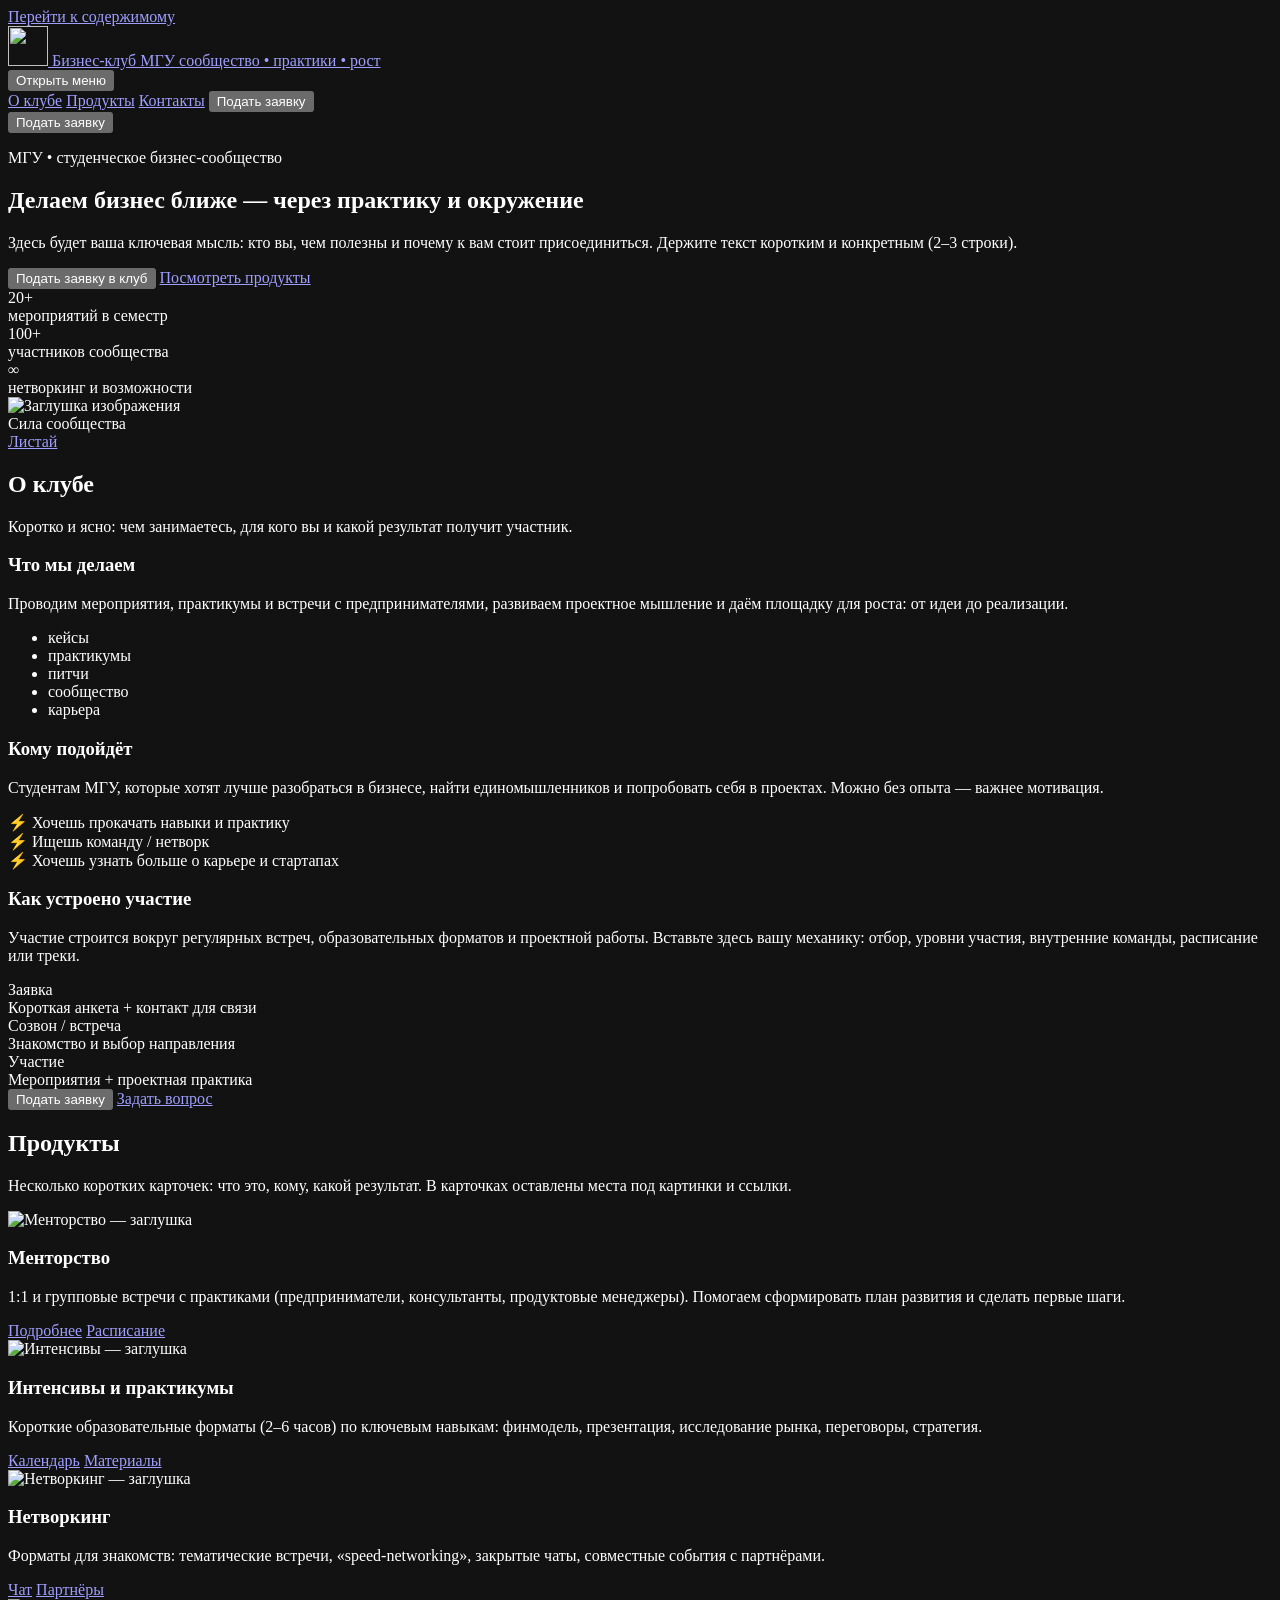
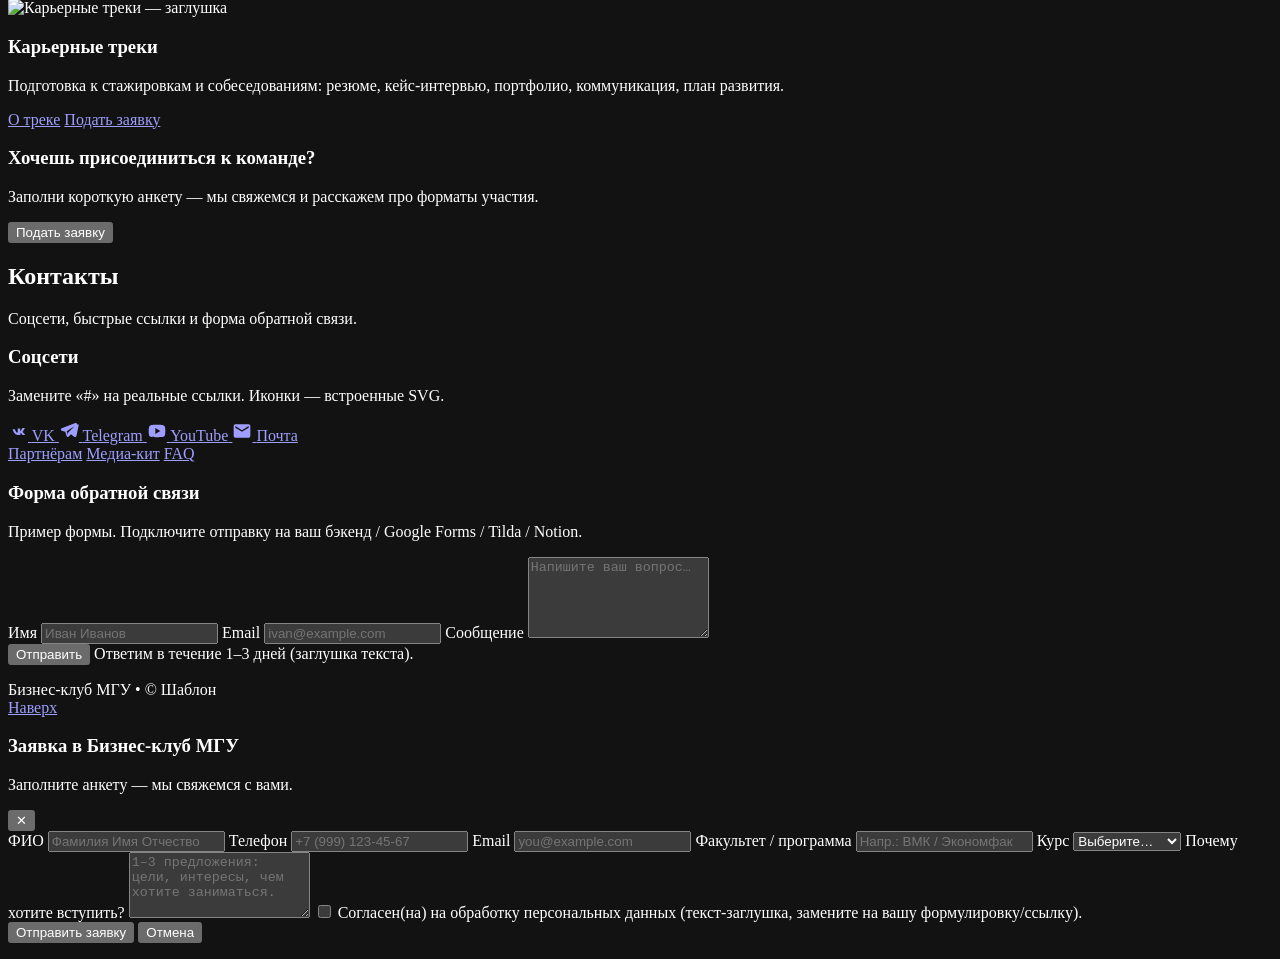
==== index.html @ 5b2afa93 "First version, will be updated soon" ====
<!doctype html>
<html lang="ru">
<head>
  <meta charset="utf-8" />
  <meta name="viewport" content="width=device-width, initial-scale=1" />
  <meta name="color-scheme" content="dark" />
  <title>Бизнес-клуб МГУ — лендинг (шаблон)</title>
  <meta name="description" content="Шаблон вертикального лендинга для Бизнес-клуба МГУ: о клубе, продукты, соцсети и формы заявок." />

  <!--
    (Опционально) Подключите шрифт, если нужен.
    Можно раскомментировать Google Fonts и заменить на корпоративный.
    <link rel="preconnect" href="https://fonts.googleapis.com" />
    <link rel="preconnect" href="https://fonts.gstatic.com" crossorigin />
    <link href="https://fonts.googleapis.com/css2?family=Inter:wght@400;500;600;700;800&display=swap" rel="stylesheet" />
  -->

  <link rel="icon" href="assets/logo.svg" type="image/svg+xml" />
  <link rel="stylesheet" href="css/styles.css" />
</head>

<body>
  <a class="skip-link" href="#main">Перейти к содержимому</a>

  <!-- =========================
       Fixed top navigation
       ========================= -->
  <header class="topbar" role="banner">
    <div class="container topbar__inner">
      <a class="brand" href="#hero" aria-label="На главную">
        <!-- ЛОГО: замените assets/logo.svg на ваш логотип.
             Формат: SVG/PNG. Рекомендуемый размер: 256×256 (квадрат). -->
        <span class="brand__logo" aria-hidden="true">
          <img src="assets/logo.svg" alt="" width="40" height="40" />
        </span>
        <span class="brand__text">
          <span class="brand__name">Бизнес-клуб МГУ</span>
          <span class="brand__tag">сообщество • практики • рост</span>
        </span>
      </a>

      <nav class="nav" aria-label="Основная навигация">
        <button class="nav__toggle" type="button" aria-expanded="false" aria-controls="navPanel">
          <span class="nav__toggleLines" aria-hidden="true"></span>
          <span class="sr-only">Открыть меню</span>
        </button>

        <div class="nav__panel" id="navPanel">
          <a class="nav__link" href="#about">О клубе</a>
          <a class="nav__link" href="#products">Продукты</a>
          <a class="nav__link" href="#contacts">Контакты</a>
        
          <button class="btn btn--primary js-open-apply nav__cta" type="button">
            Подать заявку
            <span class="btn__glow" aria-hidden="true"></span>
          </button>
</div>
      </nav>

      <div class="topbar__cta">
        <button class="btn btn--primary js-open-apply" type="button">
          Подать заявку
          <span class="btn__glow" aria-hidden="true"></span>
        </button>
      </div>
    </div>
  </header>

  <main id="main" class="main" role="main">
    <!-- =========================
         Hero / cover
         ========================= -->
    <section class="hero" id="hero" aria-label="Заставка">
      <!-- ФОН: замените assets/hero-bg.svg на изображение/видео.
           Если используете картинку: WebP/JPG/PNG.
           Рекомендуемое соотношение сторон: 16:9 или 21:9.
           Рекомендуемый размер: от 1600px по ширине. -->
      <div class="hero__bg" aria-hidden="true"></div>

      <div class="container hero__inner">
        <div class="hero__content">
          <p class="kicker">МГУ • студенческое бизнес-сообщество</p>
          <h1 class="hero__title">
            Делаем бизнес ближе —
            <span class="hero__titleAccent">через практику</span>
            и окружение
          </h1>
          <p class="hero__lead">
            Здесь будет ваша ключевая мысль: кто вы, чем полезны и почему к вам стоит присоединиться.
            Держите текст коротким и конкретным (2–3 строки).
          </p>

          <div class="hero__actions">
            <button class="btn btn--primary js-open-apply" type="button">
              Подать заявку в клуб
              <span class="btn__glow" aria-hidden="true"></span>
            </button>
            <a class="btn btn--ghost" href="#products">
              Посмотреть продукты
            </a>
          </div>

          <div class="hero__stats" role="list" aria-label="Короткие факты">
            <div class="stat" role="listitem">
              <div class="stat__value">20+</div>
              <div class="stat__label">мероприятий в&nbsp;семестр</div>
            </div>
            <div class="stat" role="listitem">
              <div class="stat__value">100+</div>
              <div class="stat__label">участников сообщества</div>
            </div>
            <div class="stat" role="listitem">
              <div class="stat__value">∞</div>
              <div class="stat__label">нетворкинг и&nbsp;возможности</div>
            </div>
          </div>
        </div>

        <div class="hero__visual" aria-label="Место для изображения">
          <!-- ВИЗУАЛ: замените картинку ниже на реальную (или удалите блок).
               Формат: WebP/JPG/PNG, соотношение сторон ~ 4:5, размер от 900px по высоте. -->
          <div class="visualCard">
            <div class="visualCard__inner">
              <img class="visualCard__img" src="assets/product-networking.svg" alt="Заглушка изображения" />
              <div class="visualCard__badge">
                <span class="dot" aria-hidden="true"></span>
                <span>Сила сообщества</span>
              </div>
            </div>
          </div>
        </div>
      </div>

      <a class="scrollHint" href="#about" aria-label="Прокрутить вниз">
        <span class="scrollHint__mouse" aria-hidden="true"></span>
        <span class="scrollHint__text">Листай</span>
      </a>
    </section>

    <!-- =========================
         About block (right after hero)
         ========================= -->
    <section class="section" id="about" aria-label="О клубе">
      <div class="container">
        <header class="section__header">
          <h2 class="section__title">О клубе</h2>
          <p class="section__subtitle">
            Коротко и ясно: чем занимаетесь, для кого вы и какой результат получит участник.
          </p>
        </header>

        <div class="aboutGrid">
          <article class="glassCard aboutCard">
            <h3 class="cardTitle">Что мы делаем</h3>
            <p class="cardText">
              Проводим мероприятия, практикумы и встречи с предпринимателями, развиваем проектное мышление и даём площадку
              для роста: от идеи до реализации.
            </p>
            <ul class="chipList" aria-label="Направления">
              <li class="chip">кейсы</li>
              <li class="chip">практикумы</li>
              <li class="chip">питчи</li>
              <li class="chip">сообщество</li>
              <li class="chip">карьера</li>
            </ul>
          </article>

          <article class="glassCard aboutCard">
            <h3 class="cardTitle">Кому подойдёт</h3>
            <p class="cardText">
              Студентам МГУ, которые хотят лучше разобраться в бизнесе, найти единомышленников и попробовать себя в проектах.
              Можно без опыта — важнее мотивация.
            </p>

            <div class="checkList" aria-label="Кому подходит">
              <div class="checkItem">
                <span class="checkItem__icon" aria-hidden="true">⚡</span>
                <span>Хочешь прокачать навыки и практику</span>
              </div>
              <div class="checkItem">
                <span class="checkItem__icon" aria-hidden="true">⚡</span>
                <span>Ищешь команду / нетворк</span>
              </div>
              <div class="checkItem">
                <span class="checkItem__icon" aria-hidden="true">⚡</span>
                <span>Хочешь узнать больше о карьере и стартапах</span>
              </div>
            </div>
          </article>

          <article class="glassCard aboutCard aboutCard--wide">
            <h3 class="cardTitle">Как устроено участие</h3>
            <p class="cardText">
              Участие строится вокруг регулярных встреч, образовательных форматов и проектной работы. Вставьте здесь вашу
              механику: отбор, уровни участия, внутренние команды, расписание или треки.
            </p>

            <div class="timeline" aria-label="Примерный путь">
              <div class="timeline__item">
                <div class="timeline__dot" aria-hidden="true"></div>
                <div>
                  <div class="timeline__title">Заявка</div>
                  <div class="timeline__text">Короткая анкета + контакт для связи</div>
                </div>
              </div>
              <div class="timeline__item">
                <div class="timeline__dot" aria-hidden="true"></div>
                <div>
                  <div class="timeline__title">Созвон / встреча</div>
                  <div class="timeline__text">Знакомство и выбор направления</div>
                </div>
              </div>
              <div class="timeline__item">
                <div class="timeline__dot" aria-hidden="true"></div>
                <div>
                  <div class="timeline__title">Участие</div>
                  <div class="timeline__text">Мероприятия + проектная практика</div>
                </div>
              </div>
            </div>

            <div class="aboutCard__actions">
              <button class="btn btn--primary js-open-apply" type="button">
                Подать заявку
                <span class="btn__glow" aria-hidden="true"></span>
              </button>
              <a class="btn btn--ghost" href="#contacts">Задать вопрос</a>
            </div>
          </article>
        </div>
      </div>
    </section>

    <!-- =========================
         Products block
         ========================= -->
    <section class="section" id="products" aria-label="Продукты и направления">
      <div class="container">
        <header class="section__header">
          <h2 class="section__title">Продукты</h2>
          <p class="section__subtitle">
            Несколько коротких карточек: что это, кому, какой результат. В карточках оставлены места под картинки и ссылки.
          </p>
        </header>

        <div class="productGrid">
          <article class="glassCard productCard">
            <div class="productCard__media">
              <!-- КАРТИНКА: 4:3, от 1200×900. -->
              <img src="assets/product-mentorship.svg" alt="Менторство — заглушка" loading="lazy" />
            </div>
            <div class="productCard__body">
              <h3 class="cardTitle">Менторство</h3>
              <p class="cardText">
                1:1 и групповые встречи с практиками (предприниматели, консультанты, продуктовые менеджеры). Помогаем
                сформировать план развития и сделать первые шаги.
              </p>
              <div class="linkRow">
                <a class="link" href="#" aria-label="Подробнее о менторстве (заглушка ссылки)">Подробнее</a>
                <a class="link" href="#" aria-label="Расписание менторства (заглушка ссылки)">Расписание</a>
              </div>
            </div>
          </article>

          <article class="glassCard productCard">
            <div class="productCard__media">
              <img src="assets/product-intensives.svg" alt="Интенсивы — заглушка" loading="lazy" />
            </div>
            <div class="productCard__body">
              <h3 class="cardTitle">Интенсивы и практикумы</h3>
              <p class="cardText">
                Короткие образовательные форматы (2–6 часов) по ключевым навыкам: финмодель, презентация, исследование рынка,
                переговоры, стратегия.
              </p>
              <div class="linkRow">
                <a class="link" href="#" aria-label="Календарь интенсивов (заглушка ссылки)">Календарь</a>
                <a class="link" href="#" aria-label="Материалы (заглушка ссылки)">Материалы</a>
              </div>
            </div>
          </article>

          <article class="glassCard productCard">
            <div class="productCard__media">
              <img src="assets/product-networking.svg" alt="Нетворкинг — заглушка" loading="lazy" />
            </div>
            <div class="productCard__body">
              <h3 class="cardTitle">Нетворкинг</h3>
              <p class="cardText">
                Форматы для знакомств: тематические встречи, «speed-networking», закрытые чаты, совместные события с партнёрами.
              </p>
              <div class="linkRow">
                <a class="link" href="#" aria-label="Ссылка на чат (заглушка ссылки)">Чат</a>
                <a class="link" href="#" aria-label="Партнёры (заглушка ссылки)">Партнёры</a>
              </div>
            </div>
          </article>

          <article class="glassCard productCard">
            <div class="productCard__media">
              <img src="assets/product-career.svg" alt="Карьерные треки — заглушка" loading="lazy" />
            </div>
            <div class="productCard__body">
              <h3 class="cardTitle">Карьерные треки</h3>
              <p class="cardText">
                Подготовка к стажировкам и собеседованиям: резюме, кейс-интервью, портфолио, коммуникация, план развития.
              </p>
              <div class="linkRow">
                <a class="link" href="#" aria-label="О карьерных треках (заглушка ссылки)">О треке</a>
                <a class="link" href="#" aria-label="Подать заявку (заглушка ссылки)">Подать заявку</a>
              </div>
            </div>
          </article>
        </div>

        <div class="ctaBanner">
          <div class="ctaBanner__content">
            <h3 class="ctaBanner__title">Хочешь присоединиться к команде?</h3>
            <p class="ctaBanner__text">Заполни короткую анкету — мы свяжемся и расскажем про форматы участия.</p>
          </div>
          <button class="btn btn--primary js-open-apply" type="button">
            Подать заявку
            <span class="btn__glow" aria-hidden="true"></span>
          </button>
        </div>
      </div>
    </section>

    <!-- =========================
         Contacts + socials + feedback form
         ========================= -->
    <section class="section section--last" id="contacts" aria-label="Контакты">
      <div class="container">
        <header class="section__header">
          <h2 class="section__title">Контакты</h2>
          <p class="section__subtitle">Соцсети, быстрые ссылки и форма обратной связи.</p>
        </header>

        <div class="contactsGrid">
          <div class="glassCard contactsCard">
            <h3 class="cardTitle">Соцсети</h3>
            <p class="cardText">Замените «#» на реальные ссылки. Иконки — встроенные SVG.</p>

            <div class="socials" role="list" aria-label="Социальные сети">
              <a class="social" role="listitem" href="#" aria-label="VK (заглушка)">
                <span class="social__icon" aria-hidden="true">
                  <svg viewBox="0 0 24 24" width="20" height="20"><path fill="currentColor" d="M12.6 16.8c-3.6 0-5.7-2.4-6.9-6.3-.1-.4.1-.6.5-.6h1.7c.3 0 .5.2.6.5.6 1.9 1.6 3.6 2.6 3.6.4 0 .6-.2.6-.8V9.6c0-.4.2-.6.6-.6h1.8c.3 0 .6.2.6.6v2.4c0 .4.2.5.4.2.8-1.1 1.4-2.2 2-3.4.1-.3.3-.4.6-.4h1.8c.5 0 .7.3.5.7-.8 1.5-1.7 2.8-2.6 4 .5.6 1.6 1.5 2.8 3 .3.4.2.8-.3.8h-2c-.2 0-.4-.1-.5-.2-.8-1-1.5-1.8-2-2.3-.3-.3-.5-.2-.5.2v1.7c0 .4-.2.6-.6.6h-1.2z"/></svg>
                </span>
                <span class="social__text">VK</span>
              </a>

              <a class="social" role="listitem" href="#" aria-label="Telegram (заглушка)">
                <span class="social__icon" aria-hidden="true">
                  <svg viewBox="0 0 24 24" width="20" height="20"><path fill="currentColor" d="M21.7 4.3c.3-1.3-1-2.3-2.1-1.9L3.3 8.8c-1.4.5-1.4 2.4 0 2.8l4.2 1.3 1.6 5.2c.4 1.2 1.9 1.5 2.7.6l2.4-2.8 4.1 3c1 .8 2.5.2 2.7-1.1l2.8-13.5zM9.1 12.4l9.6-6.1-7.7 7.5-.3 3.1-1.3-4.5-2.3-.7z"/></svg>
                </span>
                <span class="social__text">Telegram</span>
              </a>

              <a class="social" role="listitem" href="#" aria-label="YouTube (заглушка)">
                <span class="social__icon" aria-hidden="true">
                  <svg viewBox="0 0 24 24" width="20" height="20"><path fill="currentColor" d="M21.6 7.2a3 3 0 0 0-2.1-2.1C17.7 4.6 12 4.6 12 4.6s-5.7 0-7.5.5A3 3 0 0 0 2.4 7.2 31.8 31.8 0 0 0 2 12a31.8 31.8 0 0 0 .4 4.8 3 3 0 0 0 2.1 2.1c1.8.5 7.5.5 7.5.5s5.7 0 7.5-.5a3 3 0 0 0 2.1-2.1A31.8 31.8 0 0 0 22 12a31.8 31.8 0 0 0-.4-4.8ZM10 15.5v-7l6 3.5-6 3.5Z"/></svg>
                </span>
                <span class="social__text">YouTube</span>
              </a>

              <a class="social" role="listitem" href="#" aria-label="Email (заглушка)">
                <span class="social__icon" aria-hidden="true">
                  <svg viewBox="0 0 24 24" width="20" height="20"><path fill="currentColor" d="M20 4H4a2 2 0 0 0-2 2v12a2 2 0 0 0 2 2h16a2 2 0 0 0 2-2V6a2 2 0 0 0-2-2Zm0 4-8 5L4 8V6l8 5 8-5v2Z"/></svg>
                </span>
                <span class="social__text">Почта</span>
              </a>
            </div>

            <div class="miniLinks">
              <a class="link" href="#" aria-label="Партнёрам (заглушка ссылки)">Партнёрам</a>
              <a class="link" href="#" aria-label="Медиа-кит (заглушка ссылки)">Медиа‑кит</a>
              <a class="link" href="#" aria-label="Вопросы и ответы (заглушка ссылки)">FAQ</a>
            </div>
          </div>

          <div class="glassCard contactsCard">
            <h3 class="cardTitle">Форма обратной связи</h3>
            <p class="cardText">Пример формы. Подключите отправку на ваш бэкенд / Google Forms / Tilda / Notion.</p>

            <form class="form" id="feedbackForm" novalidate>
              <label class="field">
                <span class="field__label">Имя</span>
                <input class="field__input" name="name" type="text" placeholder="Иван Иванов" autocomplete="name" required />
              </label>

              <label class="field">
                <span class="field__label">Email</span>
                <input class="field__input" name="email" type="email" placeholder="ivan@example.com" autocomplete="email" required />
              </label>

              <label class="field field--full">
                <span class="field__label">Сообщение</span>
                <textarea class="field__input field__textarea" name="message" rows="5" placeholder="Напишите ваш вопрос…" required></textarea>
              </label>

              <div class="form__actions">
                <button class="btn btn--primary" type="submit">
                  Отправить
                  <span class="btn__glow" aria-hidden="true"></span>
                </button>
                <span class="form__note">Ответим в течение 1–3 дней (заглушка текста).</span>
              </div>

              <p class="form__status" id="feedbackStatus" role="status" aria-live="polite"></p>
            </form>
          </div>
        </div>

        <footer class="footer">
          <div class="footer__left">
            <span class="footer__brand">Бизнес‑клуб МГУ</span>
            <span class="footer__sep" aria-hidden="true">•</span>
            <span class="footer__muted">© <span id="year"></span> Шаблон</span>
          </div>

          <div class="footer__right">
            <a class="link link--muted" href="#hero">Наверх</a>
          </div>
        </footer>
      </div>
    </section>
  </main>

  <!-- =========================
       Bottom-sheet modal: apply form
       ========================= -->
  <div class="modal" id="applyModal" aria-hidden="true">
    <div class="modal__overlay" data-close="true"></div>

    <div class="modal__sheet" role="dialog" aria-modal="true" aria-labelledby="applyTitle">
      <div class="modal__header">
        <div>
          <h3 class="modal__title" id="applyTitle">Заявка в Бизнес‑клуб МГУ</h3>
          <p class="modal__subtitle">Заполните анкету — мы свяжемся с вами.</p>
        </div>
        <button class="iconBtn" type="button" data-close="true" aria-label="Закрыть форму">
          <span aria-hidden="true">✕</span>
        </button>
      </div>

      <form class="form form--modal" id="applyForm" novalidate>
        <!-- Поля можно менять/убирать — это шаблон -->
        <label class="field field--full">
          <span class="field__label">ФИО</span>
          <input class="field__input" name="fullName" type="text" placeholder="Фамилия Имя Отчество" autocomplete="name" required />
        </label>

        <label class="field">
          <span class="field__label">Телефон</span>
          <input class="field__input" name="phone" type="tel" placeholder="+7 (999) 123‑45‑67" autocomplete="tel" inputmode="tel" />
        </label>

        <label class="field">
          <span class="field__label">Email</span>
          <input class="field__input" name="email" type="email" placeholder="you@example.com" autocomplete="email" required />
        </label>

        <label class="field">
          <span class="field__label">Факультет / программа</span>
          <input class="field__input" name="faculty" type="text" placeholder="Напр.: ВМК / Экономфак" />
        </label>

        <label class="field">
          <span class="field__label">Курс</span>
          <select class="field__input" name="year">
            <option value="" selected>Выберите…</option>
            <option>1</option><option>2</option><option>3</option><option>4</option><option>5</option><option>6</option>
            <option>Магистратура</option>
            <option>Аспирантура</option>
          </select>
        </label>

        <label class="field field--full">
          <span class="field__label">Почему хотите вступить?</span>
          <textarea class="field__input field__textarea" name="motivation" rows="4" placeholder="1–3 предложения: цели, интересы, чем хотите заниматься."></textarea>
        </label>

        <label class="check">
          <input class="check__input" type="checkbox" name="consent" required />
          <span class="check__box" aria-hidden="true"></span>
          <span class="check__text">
            Согласен(на) на обработку персональных данных (текст‑заглушка, замените на вашу формулировку/ссылку).
          </span>
        </label>

        <div class="form__actions form__actions--sticky">
          <button class="btn btn--primary" type="submit">
            Отправить заявку
            <span class="btn__glow" aria-hidden="true"></span>
          </button>
          <button class="btn btn--ghost" type="button" data-close="true">Отмена</button>
        </div>

        <p class="form__status" id="applyStatus" role="status" aria-live="polite"></p>
      </form>
    </div>
  </div>

  <div class="toast" id="toast" role="status" aria-live="polite" aria-atomic="true"></div>

  <script src="js/main.js"></script>
</body>
</html>
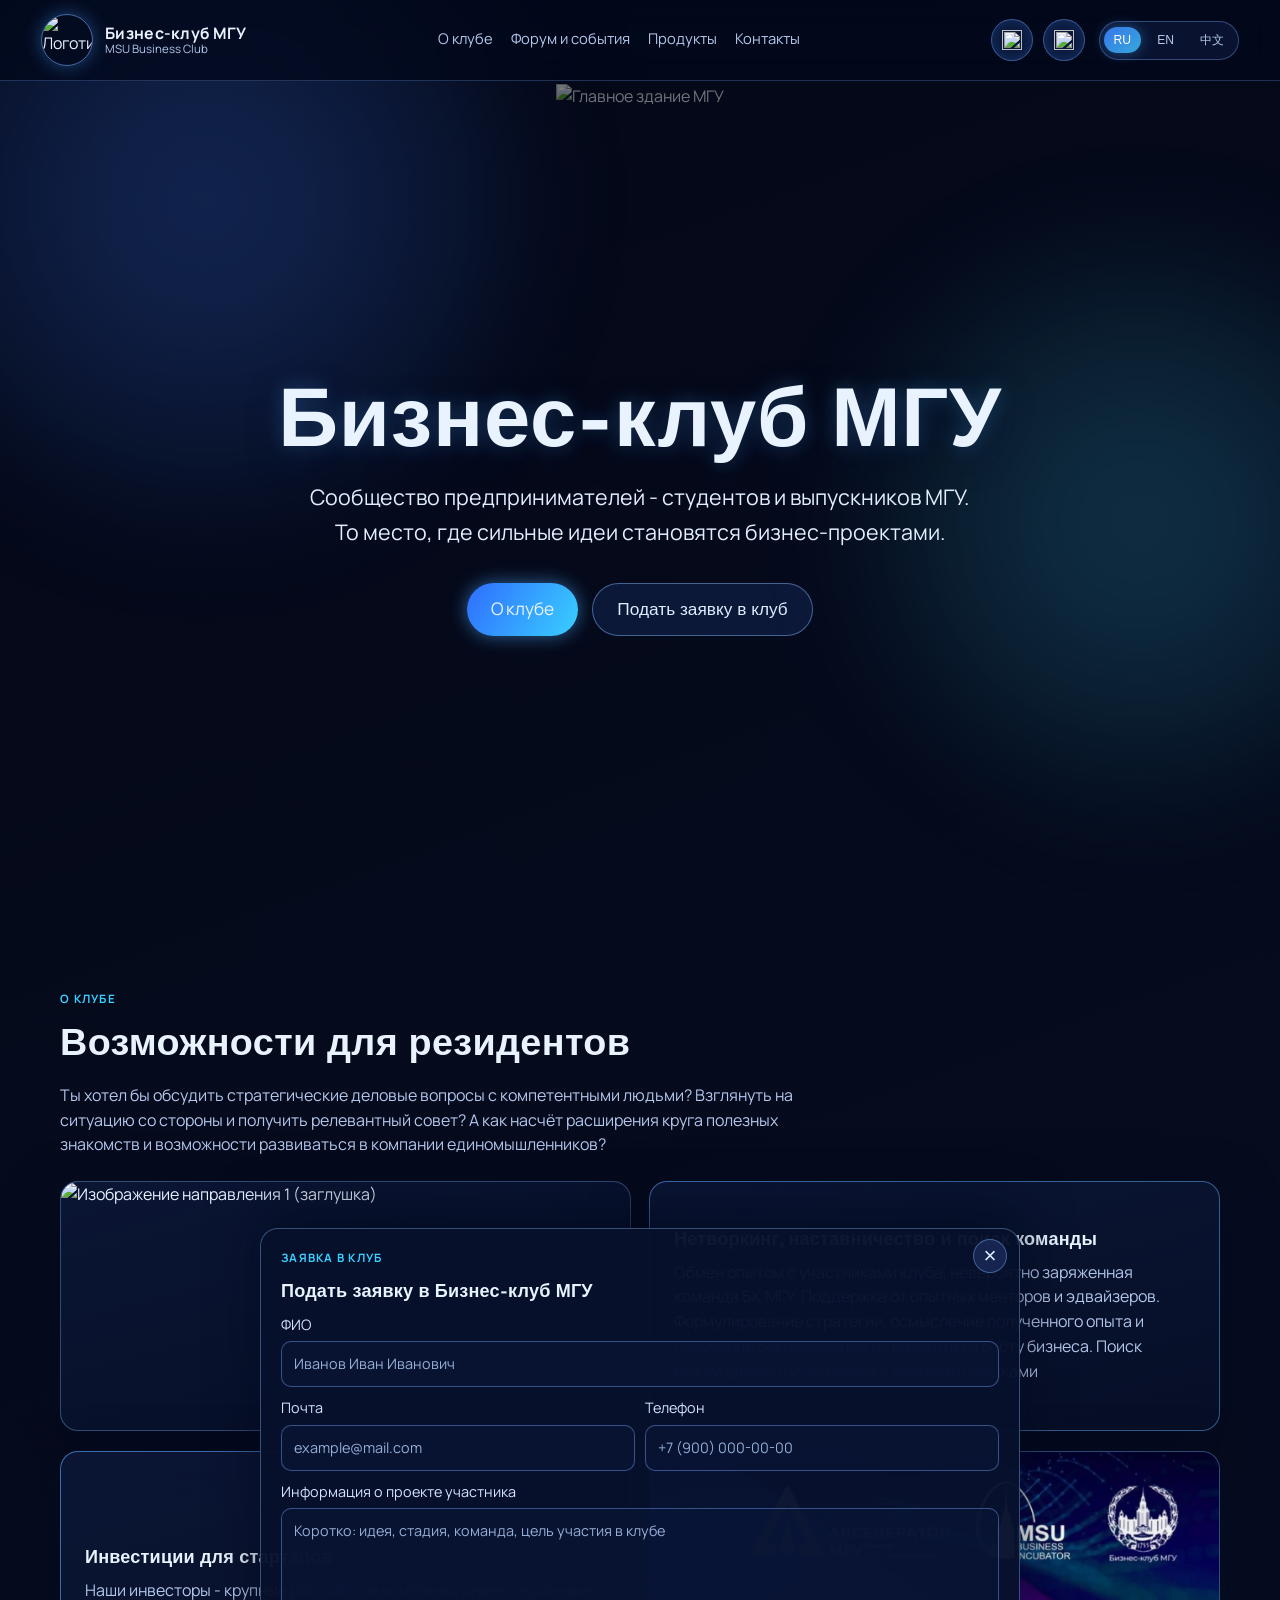
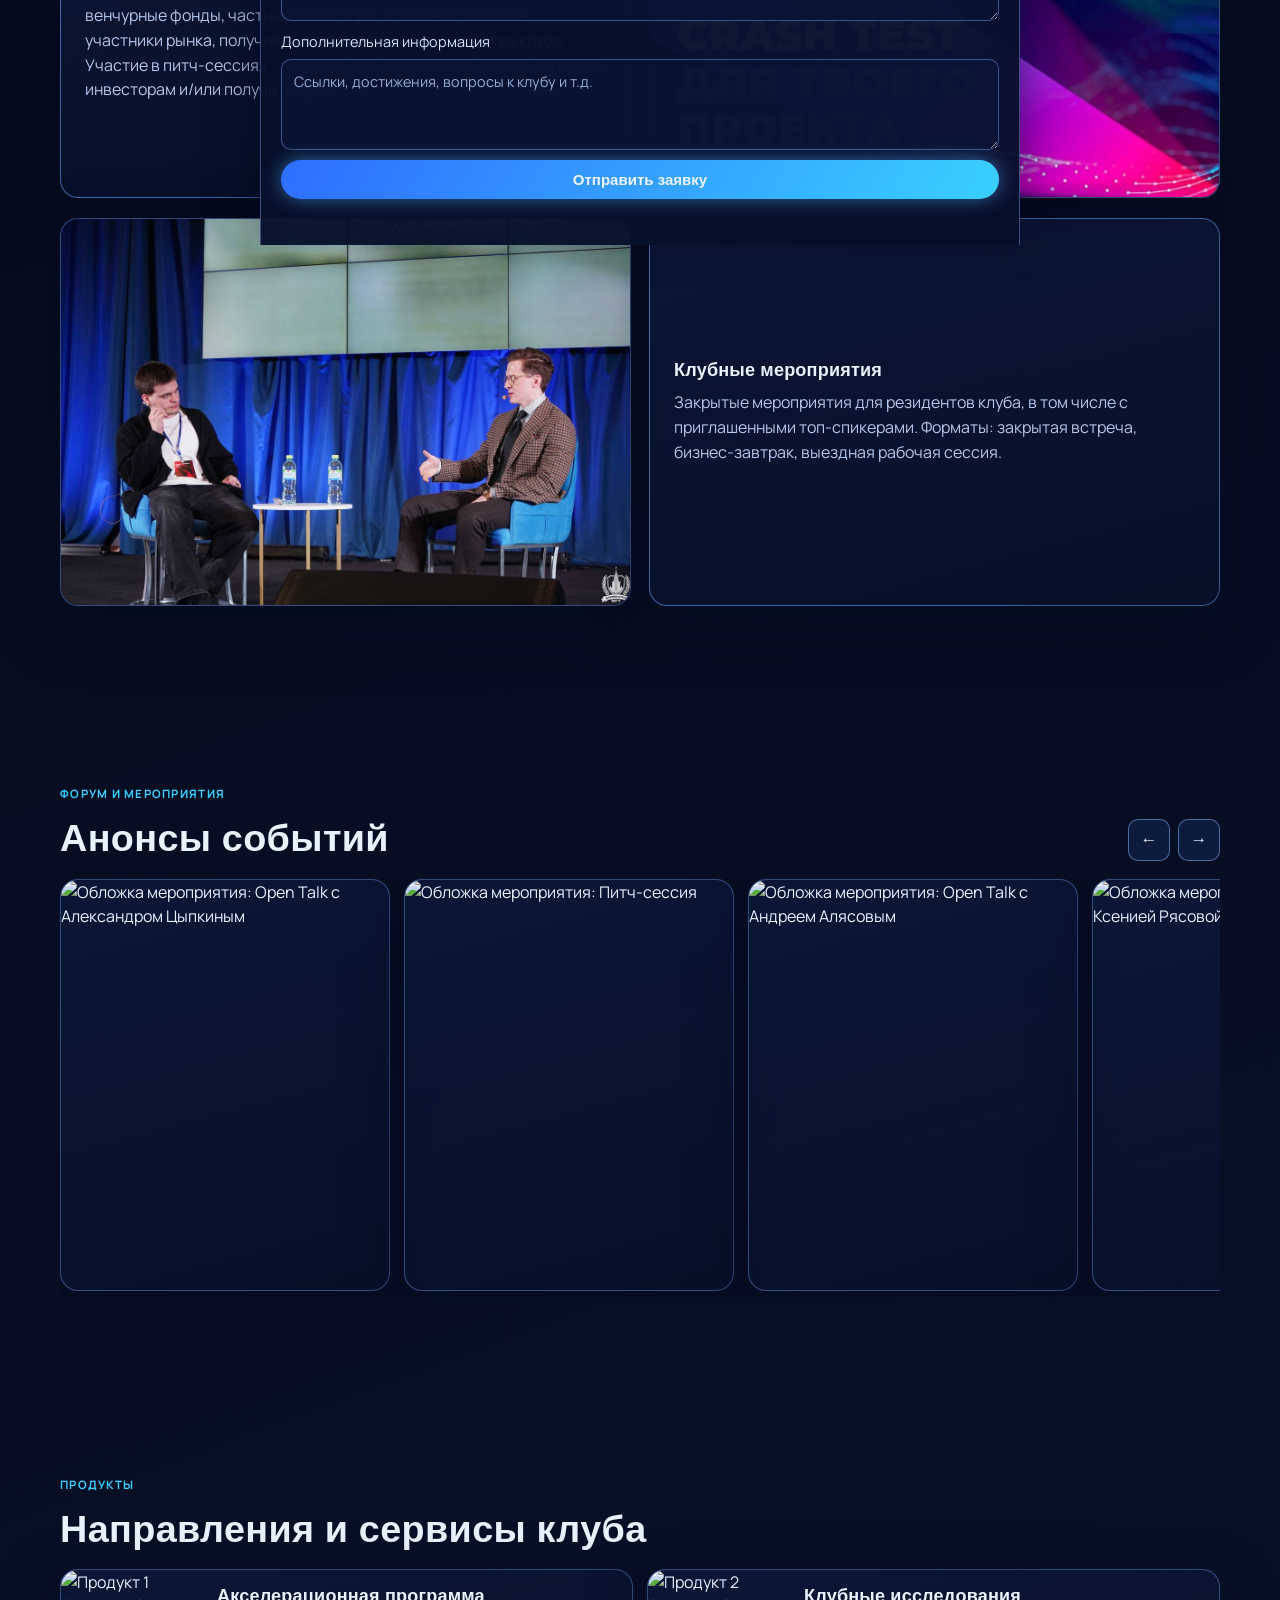
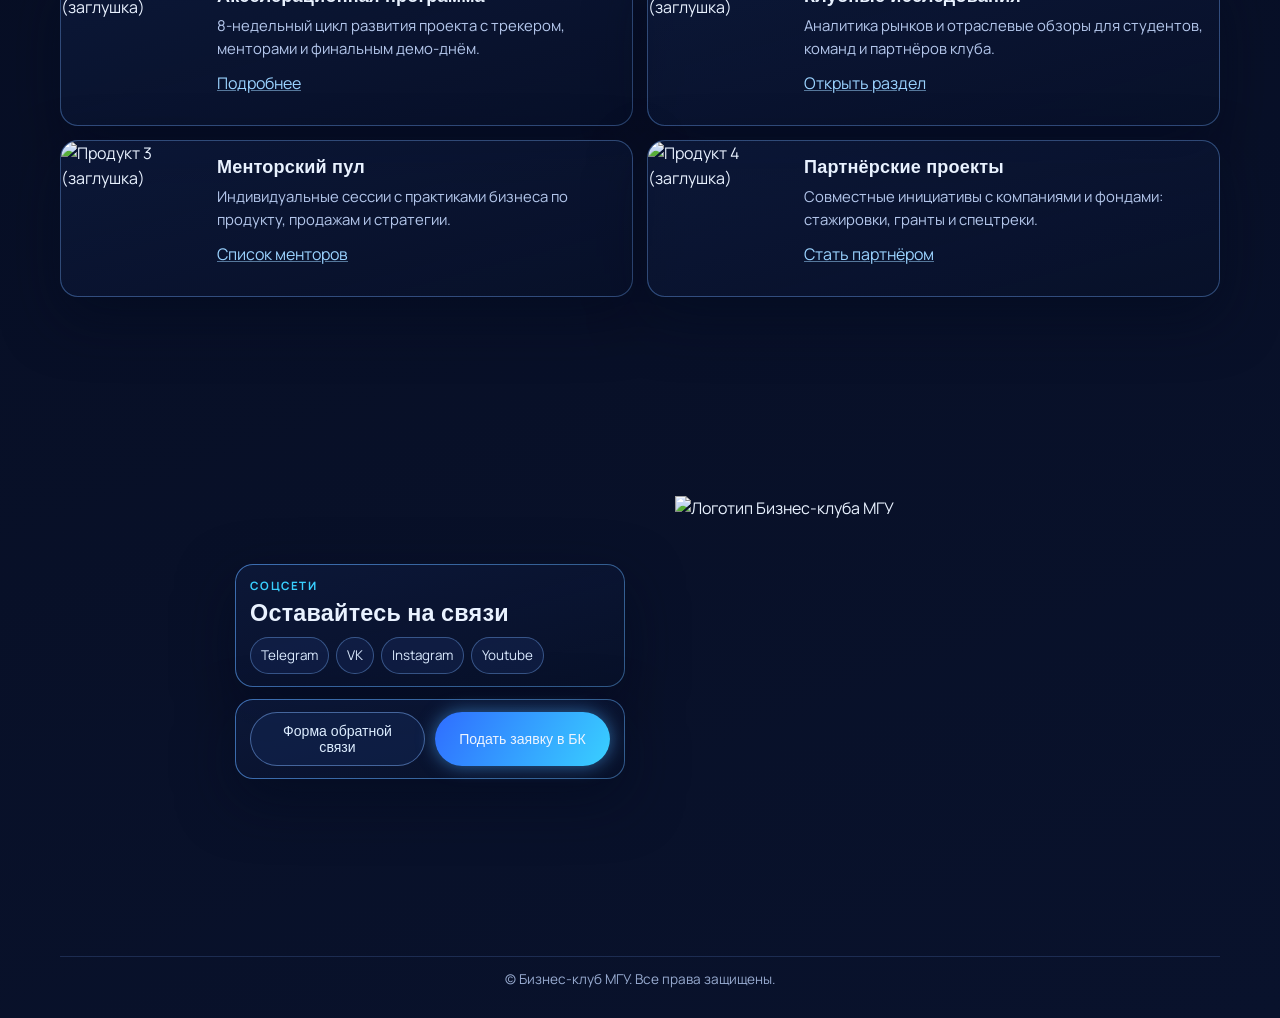
==== commit 16008015: "Added real content about events + images" ====
--- a/index.html
+++ b/index.html
@@ -1,507 +1,383 @@
-<!doctype html>
+<!DOCTYPE html>
 <html lang="ru">
-<head>
-  <meta charset="utf-8" />
-  <meta name="viewport" content="width=device-width, initial-scale=1" />
-  <meta name="color-scheme" content="dark" />
-  <title>Бизнес-клуб МГУ — лендинг (шаблон)</title>
-  <meta name="description" content="Шаблон вертикального лендинга для Бизнес-клуба МГУ: о клубе, продукты, соцсети и формы заявок." />
-
-  <!--
-    (Опционально) Подключите шрифт, если нужен.
-    Можно раскомментировать Google Fonts и заменить на корпоративный.
+  <head>
+    <meta charset="UTF-8" />
+    <meta name="viewport" content="width=device-width, initial-scale=1.0" />
+    <meta
+      name="description"
+      content="Бизнес-клуб МГУ — сообщество студентов и экспертов, где идеи превращаются в проекты."
+    />
+    <title>Бизнес-клуб МГУ</title>
     <link rel="preconnect" href="https://fonts.googleapis.com" />
     <link rel="preconnect" href="https://fonts.gstatic.com" crossorigin />
-    <link href="https://fonts.googleapis.com/css2?family=Inter:wght@400;500;600;700;800&display=swap" rel="stylesheet" />
-  -->
-
-  <link rel="icon" href="assets/logo.svg" type="image/svg+xml" />
-  <link rel="stylesheet" href="css/styles.css" />
-</head>
-
-<body>
-  <a class="skip-link" href="#main">Перейти к содержимому</a>
-
-  <!-- =========================
-       Fixed top navigation
-       ========================= -->
-  <header class="topbar" role="banner">
-    <div class="container topbar__inner">
-      <a class="brand" href="#hero" aria-label="На главную">
-        <!-- ЛОГО: замените assets/logo.svg на ваш логотип.
-             Формат: SVG/PNG. Рекомендуемый размер: 256×256 (квадрат). -->
-        <span class="brand__logo" aria-hidden="true">
-          <img src="assets/logo.svg" alt="" width="40" height="40" />
+    <link
+      href="https://fonts.googleapis.com/css2?family=Manrope:wght@400;500;600;700&family=Space+Grotesk:wght@500;600;700&display=swap"
+      rel="stylesheet"
+    />
+    <link rel="stylesheet" href="assets/css/styles.css" />
+  </head>
+  <body>
+    <div class="ambient-bg" aria-hidden="true"></div>
+
+    <header class="site-header" id="top">
+      <a class="brand" href="#hero" aria-label="Перейти к началу страницы">
+        <span class="brand-logo">
+          <!-- Логотип клуба: при необходимости замените на SVG/PNG 1:1 (рекомендуется 512x512) -->
+          <img
+            src="assets/img/mgu-hero-user.jpg"
+            alt="Логотип Бизнес-клуба МГУ"
+            width="52"
+            height="52"
+          />
         </span>
-        <span class="brand__text">
-          <span class="brand__name">Бизнес-клуб МГУ</span>
-          <span class="brand__tag">сообщество • практики • рост</span>
+        <span class="brand-text">
+          <strong>Бизнес-клуб МГУ</strong>
+          <small>MSU Business Club</small>
         </span>
       </a>
 
-      <nav class="nav" aria-label="Основная навигация">
-        <button class="nav__toggle" type="button" aria-expanded="false" aria-controls="navPanel">
-          <span class="nav__toggleLines" aria-hidden="true"></span>
-          <span class="sr-only">Открыть меню</span>
-        </button>
-
-        <div class="nav__panel" id="navPanel">
-          <a class="nav__link" href="#about">О клубе</a>
-          <a class="nav__link" href="#products">Продукты</a>
-          <a class="nav__link" href="#contacts">Контакты</a>
-        
-          <button class="btn btn--primary js-open-apply nav__cta" type="button">
-            Подать заявку
-            <span class="btn__glow" aria-hidden="true"></span>
-          </button>
-</div>
+      <nav class="desktop-nav" aria-label="Навигация по разделам">
+        <a href="#about">О клубе</a>
+        <a href="#events">Форум и события</a>
+        <a href="#products">Продукты</a>
+        <a href="#contacts">Контакты</a>
       </nav>
 
-      <div class="topbar__cta">
-        <button class="btn btn--primary js-open-apply" type="button">
-          Подать заявку
-          <span class="btn__glow" aria-hidden="true"></span>
+      <div class="header-actions">
+        <a
+          class="social-icon-btn"
+          href="https://t.me/bcmsu"
+          target="_blank"
+          rel="noopener noreferrer"
+          aria-label="Открыть Telegram"
+        >
+          <img src="assets/img/icon-telegram.svg" alt="" width="20" height="20" />
+          <span class="sr-only">Telegram</span>
+        </a>
+        <a
+          class="social-icon-btn"
+          href="https://vk.com/bcmsu"
+          target="_blank"
+          rel="noopener noreferrer"
+          aria-label="Открыть VK"
+        >
+          <img src="assets/img/icon-vk.svg" alt="" width="20" height="20" />
+          <span class="sr-only">VK</span>
+        </a>
+      </div>
+
+      <div class="header-controls">
+        <div class="lang-switch" aria-label="Перевод страницы">
+          <button type="button" class="lang-btn is-active" data-lang="ru">RU</button>
+          <button type="button" class="lang-btn" data-lang="en">EN</button>
+          <button type="button" class="lang-btn" data-lang="zh-CN">中文</button>
+        </div>
+
+        <button class="mobile-menu-btn" type="button" id="mobile-menu-btn" aria-expanded="false">
+          Разделы
         </button>
       </div>
-    </div>
-  </header>
-
-  <main id="main" class="main" role="main">
-    <!-- =========================
-         Hero / cover
-         ========================= -->
-    <section class="hero" id="hero" aria-label="Заставка">
-      <!-- ФОН: замените assets/hero-bg.svg на изображение/видео.
-           Если используете картинку: WebP/JPG/PNG.
-           Рекомендуемое соотношение сторон: 16:9 или 21:9.
-           Рекомендуемый размер: от 1600px по ширине. -->
-      <div class="hero__bg" aria-hidden="true"></div>
-
-      <div class="container hero__inner">
-        <div class="hero__content">
-          <p class="kicker">МГУ • студенческое бизнес-сообщество</p>
-          <h1 class="hero__title">
-            Делаем бизнес ближе —
-            <span class="hero__titleAccent">через практику</span>
-            и окружение
-          </h1>
-          <p class="hero__lead">
-            Здесь будет ваша ключевая мысль: кто вы, чем полезны и почему к вам стоит присоединиться.
-            Держите текст коротким и конкретным (2–3 строки).
+    </header>
+
+    <nav class="mobile-nav" id="mobile-nav" aria-label="Мобильная навигация">
+      <a href="#about">О клубе</a>
+      <a href="#events">Форум и события</a>
+      <a href="#products">Продукты</a>
+      <a href="#contacts">Контакты</a>
+      <a href="https://t.me/bcmsu" target="_blank" rel="noopener noreferrer"
+        >Telegram</a
+      >
+      <a href="https://vk.com/bcmsu" target="_blank" rel="noopener noreferrer">VK</a>
+    </nav>
+
+    <main>
+      <section class="hero section" id="hero">
+        <div class="hero-media" aria-hidden="true">
+          <!-- Фон заставки: при необходимости замените на фото МГУ (JPG/WebP, 16:9, минимум 1920x1080) -->
+          <img
+            src="https://static.tildacdn.com/tild6333-6533-4665-b036-636561386534/0912_Kosmicheskij-fa.jpg"
+            alt="Главное здание МГУ"
+            loading="eager"
+          />
+        </div>
+        <div class="hero-frost neon-panel" aria-hidden="true"></div>
+
+        <div class="hero-copy">
+          <!-- <p class="eyebrow">Бизнес-клуб МГУ</p> -->
+          <h1>Бизнес-клуб МГУ</h1>
+          <p class="hero-description">
+            Сообщество предпринимателей - студентов и выпускников МГУ.<br>То место, где сильные идеи становятся бизнес-проектами.
           </p>
-
-          <div class="hero__actions">
-            <button class="btn btn--primary js-open-apply" type="button">
+          <div class="hero-buttons">
+            <a class="btn btn-primary" href="#about">О клубе</a>
+            <button type="button" class="btn btn-ghost" data-open-application>
               Подать заявку в клуб
-              <span class="btn__glow" aria-hidden="true"></span>
             </button>
-            <a class="btn btn--ghost" href="#products">
-              Посмотреть продукты
-            </a>
-          </div>
-
-          <div class="hero__stats" role="list" aria-label="Короткие факты">
-            <div class="stat" role="listitem">
-              <div class="stat__value">20+</div>
-              <div class="stat__label">мероприятий в&nbsp;семестр</div>
-            </div>
-            <div class="stat" role="listitem">
-              <div class="stat__value">100+</div>
-              <div class="stat__label">участников сообщества</div>
-            </div>
-            <div class="stat" role="listitem">
-              <div class="stat__value">∞</div>
-              <div class="stat__label">нетворкинг и&nbsp;возможности</div>
-            </div>
-          </div>
-        </div>
-
-        <div class="hero__visual" aria-label="Место для изображения">
-          <!-- ВИЗУАЛ: замените картинку ниже на реальную (или удалите блок).
-               Формат: WebP/JPG/PNG, соотношение сторон ~ 4:5, размер от 900px по высоте. -->
-          <div class="visualCard">
-            <div class="visualCard__inner">
-              <img class="visualCard__img" src="assets/product-networking.svg" alt="Заглушка изображения" />
-              <div class="visualCard__badge">
-                <span class="dot" aria-hidden="true"></span>
-                <span>Сила сообщества</span>
+          </div>
+        </div>
+      </section>
+
+      <section class="about section" id="about">
+        <div class="section-head">
+          <p class="eyebrow">О клубе</p>
+          <h2>Возможности для резидентов</h2>
+        </div>
+        <p class="section-lead">
+          Ты хотел бы обсудить стратегические деловые вопросы с компетентными людьми? Взглянуть на ситуацию со стороны и получить релевантный совет? А как насчёт расширения круга полезных знакомств и возможности развиваться в компании единомышленников?
+        </p>
+        <div class="about-zigzag">
+          <article class="about-row">
+            <div class="about-media neon-panel">
+              <!-- Заглушка изображения направления: JPG/PNG 16:10, минимум 1600x1000 -->
+              <img src="assets/img/network.jpg" alt="Изображение направления 1 (заглушка)" />
+            </div>
+            <div class="about-text neon-panel">
+              <h3>Нетворкинг, наставничество и поиск команды</h3>
+              <p>Обмен опытом с участниками клуба, невероятно заряженная команда БК МГУ. Поддержка от опытных менторов и эдвайзеров. <br>Формулирование стратегии, осмысление полученного опыта и получение рекомендаций по развитию и росту бизнеса. Поиск кофаундеров и участников с нужными навыками</p>
+            </div>
+          </article>
+
+          <article class="about-row about-row--reverse">
+            <div class="about-media neon-panel">
+              <img src="assets/img/invests.jpg" alt="Изображение направления 2 (заглушка)" />
+            </div>
+            <div class="about-text neon-panel">
+              <h3>Инвестиции для стартапов</h3>
+              <p>
+                Наши инвесторы - крупные российские компании, инвестиционные и венчурные фонды, частные инвесторы, а также остальные участники рынка, получившие одобрение от руководства клуба. Участие в питч-сессиях - прекрасный шанс заявить о своём проекте инвесторам и/или получить грант
+              </p>
+            </div>
+          </article>
+
+          <article class="about-row">
+            <div class="about-media neon-panel">
+              <img src="assets/img/events.jpg" alt="Изображение направления 3 (заглушка)" />
+            </div>
+            <div class="about-text neon-panel">
+              <h3>Клубные мероприятия</h3>
+              <p>
+                Закрытые мероприятия для резидентов клуба, в том числе с приглашенными топ-спикерами. Форматы: закрытая встреча, бизнес-завтрак, выездная рабочая сессия. 
+              </p>
+            </div>
+          </article>
+        </div>
+      </section>
+
+      <section class="events section" id="events">
+        <div class="section-head section-head-inline">
+          <div>
+            <p class="eyebrow">Форум и мероприятия</p>
+            <h2>Анонсы событий</h2>
+          </div>
+          <div class="slider-controls" aria-label="Управление слайдером">
+            <button class="slider-btn" id="events-prev" type="button" aria-label="Прокрутить назад">
+              &#8592;
+            </button>
+            <button class="slider-btn" id="events-next" type="button" aria-label="Прокрутить вперед">
+              &#8594;
+            </button>
+          </div>
+        </div>
+
+        <div class="events-track-wrap">
+          <div class="events-track" id="events-track">
+            <article class="event-card event-card--image-only neon-panel">
+              <img src="assets/img/event-01-tsypkin.jpg" alt="Обложка мероприятия: Open Talk с Александром Цыпкиным" />
+            </article>
+
+            <article class="event-card event-card--image-only neon-panel">
+              <img src="assets/img/event-02-pitch.jpg" alt="Обложка мероприятия: Питч-сессия" />
+            </article>
+
+            <article class="event-card event-card--image-only neon-panel">
+              <img src="assets/img/event-03-alyasov.jpg" alt="Обложка мероприятия: Open Talk с Андреем Алясовым" />
+            </article>
+
+            <article class="event-card event-card--image-only neon-panel">
+              <img src="assets/img/event-04-ryasova.jpg" alt="Обложка мероприятия: Open Talk с Ксенией Рясовой" />
+            </article>
+          </div>
+        </div>
+      </section>
+
+      <section class="products section" id="products">
+        <div class="section-head">
+          <p class="eyebrow">Продукты</p>
+          <h2>Направления и сервисы клуба</h2>
+        </div>
+        <div class="products-grid">
+          <article class="product-card neon-panel">
+            <!-- Заглушка продукта: JPG/PNG 1:1, минимум 1000x1000 -->
+            <img src="assets/img/card-placeholder.svg" alt="Продукт 1 (заглушка)" />
+            <div class="product-content">
+              <h3>Акселерационная программа</h3>
+              <p>8-недельный цикл развития проекта с трекером, менторами и финальным демо-днём.</p>
+              <a href="#!" aria-label="Ссылка на программу акселератора (заглушка)">Подробнее</a>
+            </div>
+          </article>
+
+          <article class="product-card neon-panel">
+            <img src="assets/img/card-placeholder.svg" alt="Продукт 2 (заглушка)" />
+            <div class="product-content">
+              <h3>Клубные исследования</h3>
+              <p>Аналитика рынков и отраслевые обзоры для студентов, команд и партнёров клуба.</p>
+              <a href="#!" aria-label="Ссылка на исследования (заглушка)">Открыть раздел</a>
+            </div>
+          </article>
+
+          <article class="product-card neon-panel">
+            <img src="assets/img/card-placeholder.svg" alt="Продукт 3 (заглушка)" />
+            <div class="product-content">
+              <h3>Менторский пул</h3>
+              <p>Индивидуальные сессии с практиками бизнеса по продукту, продажам и стратегии.</p>
+              <a href="#!" aria-label="Ссылка на менторов (заглушка)">Список менторов</a>
+            </div>
+          </article>
+
+          <article class="product-card neon-panel">
+            <img src="assets/img/card-placeholder.svg" alt="Продукт 4 (заглушка)" />
+            <div class="product-content">
+              <h3>Партнёрские проекты</h3>
+              <p>Совместные инициативы с компаниями и фондами: стажировки, гранты и спецтреки.</p>
+              <a href="#!" aria-label="Ссылка на партнёрские проекты (заглушка)">Стать партнёром</a>
+            </div>
+          </article>
+        </div>
+      </section>
+
+      <section class="contacts section" id="contacts">
+        <div class="contacts-split">
+          <article class="contacts-photo neon-panel">
+            <!-- Фото для нижнего блока контактов -->
+            <img src="assets/img/contacts-logo-blue.jpg" alt="Логотип Бизнес-клуба МГУ" />
+          </article>
+
+          <div class="contacts-side">
+            <div class="social-strip neon-panel">
+              <div class="social-strip-copy">
+                <p class="eyebrow">Соцсети</p>
+                <h2>Оставайтесь на связи</h2>
               </div>
-            </div>
-          </div>
-        </div>
-      </div>
-
-      <a class="scrollHint" href="#about" aria-label="Прокрутить вниз">
-        <span class="scrollHint__mouse" aria-hidden="true"></span>
-        <span class="scrollHint__text">Листай</span>
-      </a>
+              <div class="social-strip-links">
+                <a href="https://t.me/bcmsu" target="_blank" rel="noopener">Telegram</a>
+                <a href="https://vk.com/bcmsu" aria-label="">VK</a>
+                <a href="https://www.instagram.com/msubusinessclub" aria-label="">Instagram</a>
+                <a href="#!" aria-label="Ссылка на Youtube (заглушка)">Youtube</a>
+              </div>
+            </div>
+
+            <div class="contact-actions neon-panel">
+              <button type="button" class="btn btn-ghost" data-open-feedback>
+                Форма обратной связи
+              </button>
+              <button type="button" class="btn btn-primary" data-open-application>
+                Подать заявку в БК
+              </button>
+            </div>
+          </div>
+        </div>
+      </section>
+    </main>
+
+    <footer class="site-footer">
+      <p>&copy; <span id="current-year"></span> Бизнес-клуб МГУ. Все права защищены.</p>
+    </footer>
+
+    <div id="google_translate_element" class="translate-widget" aria-hidden="true"></div>
+
+    <div class="sheet-overlay" id="sheet-overlay" hidden></div>
+    <section class="application-sheet" id="application-sheet" aria-hidden="true" aria-labelledby="sheet-title">
+      <button type="button" class="sheet-close" id="sheet-close" aria-label="Закрыть форму">
+        &times;
+      </button>
+      <p class="eyebrow">Заявка в клуб</p>
+      <h3 id="sheet-title">Подать заявку в Бизнес-клуб МГУ</h3>
+      <form id="application-form" class="application-form">
+        <label>
+          ФИО
+          <input type="text" name="fullname" placeholder="Иванов Иван Иванович" required />
+        </label>
+        <div class="form-two-col">
+          <label>
+            Почта
+            <input type="email" name="email" placeholder="example@mail.com" required />
+          </label>
+          <label>
+            Телефон
+            <input type="tel" name="phone" placeholder="+7 (900) 000-00-00" required />
+          </label>
+        </div>
+        <label>
+          Информация о проекте участника
+          <textarea
+            name="project_info"
+            rows="4"
+            placeholder="Коротко: идея, стадия, команда, цель участия в клубе"
+            required
+          ></textarea>
+        </label>
+        <label>
+          Дополнительная информация
+          <textarea
+            name="extra_info"
+            rows="3"
+            placeholder="Ссылки, достижения, вопросы к клубу и т.д."
+          ></textarea>
+        </label>
+        <button type="submit" class="btn btn-primary btn-submit">Отправить заявку</button>
+        <p class="status-message" id="application-status" role="status" aria-live="polite"></p>
+      </form>
     </section>
 
-    <!-- =========================
-         About block (right after hero)
-         ========================= -->
-    <section class="section" id="about" aria-label="О клубе">
-      <div class="container">
-        <header class="section__header">
-          <h2 class="section__title">О клубе</h2>
-          <p class="section__subtitle">
-            Коротко и ясно: чем занимаетесь, для кого вы и какой результат получит участник.
-          </p>
-        </header>
-
-        <div class="aboutGrid">
-          <article class="glassCard aboutCard">
-            <h3 class="cardTitle">Что мы делаем</h3>
-            <p class="cardText">
-              Проводим мероприятия, практикумы и встречи с предпринимателями, развиваем проектное мышление и даём площадку
-              для роста: от идеи до реализации.
-            </p>
-            <ul class="chipList" aria-label="Направления">
-              <li class="chip">кейсы</li>
-              <li class="chip">практикумы</li>
-              <li class="chip">питчи</li>
-              <li class="chip">сообщество</li>
-              <li class="chip">карьера</li>
-            </ul>
-          </article>
-
-          <article class="glassCard aboutCard">
-            <h3 class="cardTitle">Кому подойдёт</h3>
-            <p class="cardText">
-              Студентам МГУ, которые хотят лучше разобраться в бизнесе, найти единомышленников и попробовать себя в проектах.
-              Можно без опыта — важнее мотивация.
-            </p>
-
-            <div class="checkList" aria-label="Кому подходит">
-              <div class="checkItem">
-                <span class="checkItem__icon" aria-hidden="true">⚡</span>
-                <span>Хочешь прокачать навыки и практику</span>
-              </div>
-              <div class="checkItem">
-                <span class="checkItem__icon" aria-hidden="true">⚡</span>
-                <span>Ищешь команду / нетворк</span>
-              </div>
-              <div class="checkItem">
-                <span class="checkItem__icon" aria-hidden="true">⚡</span>
-                <span>Хочешь узнать больше о карьере и стартапах</span>
-              </div>
-            </div>
-          </article>
-
-          <article class="glassCard aboutCard aboutCard--wide">
-            <h3 class="cardTitle">Как устроено участие</h3>
-            <p class="cardText">
-              Участие строится вокруг регулярных встреч, образовательных форматов и проектной работы. Вставьте здесь вашу
-              механику: отбор, уровни участия, внутренние команды, расписание или треки.
-            </p>
-
-            <div class="timeline" aria-label="Примерный путь">
-              <div class="timeline__item">
-                <div class="timeline__dot" aria-hidden="true"></div>
-                <div>
-                  <div class="timeline__title">Заявка</div>
-                  <div class="timeline__text">Короткая анкета + контакт для связи</div>
-                </div>
-              </div>
-              <div class="timeline__item">
-                <div class="timeline__dot" aria-hidden="true"></div>
-                <div>
-                  <div class="timeline__title">Созвон / встреча</div>
-                  <div class="timeline__text">Знакомство и выбор направления</div>
-                </div>
-              </div>
-              <div class="timeline__item">
-                <div class="timeline__dot" aria-hidden="true"></div>
-                <div>
-                  <div class="timeline__title">Участие</div>
-                  <div class="timeline__text">Мероприятия + проектная практика</div>
-                </div>
-              </div>
-            </div>
-
-            <div class="aboutCard__actions">
-              <button class="btn btn--primary js-open-apply" type="button">
-                Подать заявку
-                <span class="btn__glow" aria-hidden="true"></span>
-              </button>
-              <a class="btn btn--ghost" href="#contacts">Задать вопрос</a>
-            </div>
-          </article>
-        </div>
-      </div>
+    <div class="modal-overlay" id="feedback-overlay" hidden></div>
+    <section class="feedback-modal neon-panel" id="feedback-modal" aria-hidden="true" aria-labelledby="feedback-title">
+      <button type="button" class="sheet-close" id="feedback-close" aria-label="Закрыть форму">
+        &times;
+      </button>
+      <p class="eyebrow">Форма обратной связи</p>
+      <h3 id="feedback-title">Напишите нам</h3>
+      <form id="feedback-form" class="feedback-popup-form">
+        <label>
+          Ваше имя
+          <input type="text" name="name" placeholder="Иван Иванов" required />
+        </label>
+        <div class="form-two-col">
+          <label>
+            Почта
+            <input type="email" name="email" placeholder="example@mail.com" required />
+          </label>
+          <label>
+            Телефон
+            <input type="tel" name="phone" placeholder="+7 (900) 000-00-00" required />
+          </label>
+        </div>
+        <label>
+          Сообщение
+          <textarea
+            name="message"
+            rows="4"
+            placeholder="Коротко опишите ваш вопрос или идею"
+            required
+          ></textarea>
+        </label>
+        <button type="submit" class="btn btn-primary btn-submit">Отправить сообщение</button>
+        <p class="status-message" id="feedback-status" role="status" aria-live="polite"></p>
+      </form>
     </section>
 
-    <!-- =========================
-         Products block
-         ========================= -->
-    <section class="section" id="products" aria-label="Продукты и направления">
-      <div class="container">
-        <header class="section__header">
-          <h2 class="section__title">Продукты</h2>
-          <p class="section__subtitle">
-            Несколько коротких карточек: что это, кому, какой результат. В карточках оставлены места под картинки и ссылки.
-          </p>
-        </header>
-
-        <div class="productGrid">
-          <article class="glassCard productCard">
-            <div class="productCard__media">
-              <!-- КАРТИНКА: 4:3, от 1200×900. -->
-              <img src="assets/product-mentorship.svg" alt="Менторство — заглушка" loading="lazy" />
-            </div>
-            <div class="productCard__body">
-              <h3 class="cardTitle">Менторство</h3>
-              <p class="cardText">
-                1:1 и групповые встречи с практиками (предприниматели, консультанты, продуктовые менеджеры). Помогаем
-                сформировать план развития и сделать первые шаги.
-              </p>
-              <div class="linkRow">
-                <a class="link" href="#" aria-label="Подробнее о менторстве (заглушка ссылки)">Подробнее</a>
-                <a class="link" href="#" aria-label="Расписание менторства (заглушка ссылки)">Расписание</a>
-              </div>
-            </div>
-          </article>
-
-          <article class="glassCard productCard">
-            <div class="productCard__media">
-              <img src="assets/product-intensives.svg" alt="Интенсивы — заглушка" loading="lazy" />
-            </div>
-            <div class="productCard__body">
-              <h3 class="cardTitle">Интенсивы и практикумы</h3>
-              <p class="cardText">
-                Короткие образовательные форматы (2–6 часов) по ключевым навыкам: финмодель, презентация, исследование рынка,
-                переговоры, стратегия.
-              </p>
-              <div class="linkRow">
-                <a class="link" href="#" aria-label="Календарь интенсивов (заглушка ссылки)">Календарь</a>
-                <a class="link" href="#" aria-label="Материалы (заглушка ссылки)">Материалы</a>
-              </div>
-            </div>
-          </article>
-
-          <article class="glassCard productCard">
-            <div class="productCard__media">
-              <img src="assets/product-networking.svg" alt="Нетворкинг — заглушка" loading="lazy" />
-            </div>
-            <div class="productCard__body">
-              <h3 class="cardTitle">Нетворкинг</h3>
-              <p class="cardText">
-                Форматы для знакомств: тематические встречи, «speed-networking», закрытые чаты, совместные события с партнёрами.
-              </p>
-              <div class="linkRow">
-                <a class="link" href="#" aria-label="Ссылка на чат (заглушка ссылки)">Чат</a>
-                <a class="link" href="#" aria-label="Партнёры (заглушка ссылки)">Партнёры</a>
-              </div>
-            </div>
-          </article>
-
-          <article class="glassCard productCard">
-            <div class="productCard__media">
-              <img src="assets/product-career.svg" alt="Карьерные треки — заглушка" loading="lazy" />
-            </div>
-            <div class="productCard__body">
-              <h3 class="cardTitle">Карьерные треки</h3>
-              <p class="cardText">
-                Подготовка к стажировкам и собеседованиям: резюме, кейс-интервью, портфолио, коммуникация, план развития.
-              </p>
-              <div class="linkRow">
-                <a class="link" href="#" aria-label="О карьерных треках (заглушка ссылки)">О треке</a>
-                <a class="link" href="#" aria-label="Подать заявку (заглушка ссылки)">Подать заявку</a>
-              </div>
-            </div>
-          </article>
-        </div>
-
-        <div class="ctaBanner">
-          <div class="ctaBanner__content">
-            <h3 class="ctaBanner__title">Хочешь присоединиться к команде?</h3>
-            <p class="ctaBanner__text">Заполни короткую анкету — мы свяжемся и расскажем про форматы участия.</p>
-          </div>
-          <button class="btn btn--primary js-open-apply" type="button">
-            Подать заявку
-            <span class="btn__glow" aria-hidden="true"></span>
-          </button>
-        </div>
-      </div>
-    </section>
-
-    <!-- =========================
-         Contacts + socials + feedback form
-         ========================= -->
-    <section class="section section--last" id="contacts" aria-label="Контакты">
-      <div class="container">
-        <header class="section__header">
-          <h2 class="section__title">Контакты</h2>
-          <p class="section__subtitle">Соцсети, быстрые ссылки и форма обратной связи.</p>
-        </header>
-
-        <div class="contactsGrid">
-          <div class="glassCard contactsCard">
-            <h3 class="cardTitle">Соцсети</h3>
-            <p class="cardText">Замените «#» на реальные ссылки. Иконки — встроенные SVG.</p>
-
-            <div class="socials" role="list" aria-label="Социальные сети">
-              <a class="social" role="listitem" href="#" aria-label="VK (заглушка)">
-                <span class="social__icon" aria-hidden="true">
-                  <svg viewBox="0 0 24 24" width="20" height="20"><path fill="currentColor" d="M12.6 16.8c-3.6 0-5.7-2.4-6.9-6.3-.1-.4.1-.6.5-.6h1.7c.3 0 .5.2.6.5.6 1.9 1.6 3.6 2.6 3.6.4 0 .6-.2.6-.8V9.6c0-.4.2-.6.6-.6h1.8c.3 0 .6.2.6.6v2.4c0 .4.2.5.4.2.8-1.1 1.4-2.2 2-3.4.1-.3.3-.4.6-.4h1.8c.5 0 .7.3.5.7-.8 1.5-1.7 2.8-2.6 4 .5.6 1.6 1.5 2.8 3 .3.4.2.8-.3.8h-2c-.2 0-.4-.1-.5-.2-.8-1-1.5-1.8-2-2.3-.3-.3-.5-.2-.5.2v1.7c0 .4-.2.6-.6.6h-1.2z"/></svg>
-                </span>
-                <span class="social__text">VK</span>
-              </a>
-
-              <a class="social" role="listitem" href="#" aria-label="Telegram (заглушка)">
-                <span class="social__icon" aria-hidden="true">
-                  <svg viewBox="0 0 24 24" width="20" height="20"><path fill="currentColor" d="M21.7 4.3c.3-1.3-1-2.3-2.1-1.9L3.3 8.8c-1.4.5-1.4 2.4 0 2.8l4.2 1.3 1.6 5.2c.4 1.2 1.9 1.5 2.7.6l2.4-2.8 4.1 3c1 .8 2.5.2 2.7-1.1l2.8-13.5zM9.1 12.4l9.6-6.1-7.7 7.5-.3 3.1-1.3-4.5-2.3-.7z"/></svg>
-                </span>
-                <span class="social__text">Telegram</span>
-              </a>
-
-              <a class="social" role="listitem" href="#" aria-label="YouTube (заглушка)">
-                <span class="social__icon" aria-hidden="true">
-                  <svg viewBox="0 0 24 24" width="20" height="20"><path fill="currentColor" d="M21.6 7.2a3 3 0 0 0-2.1-2.1C17.7 4.6 12 4.6 12 4.6s-5.7 0-7.5.5A3 3 0 0 0 2.4 7.2 31.8 31.8 0 0 0 2 12a31.8 31.8 0 0 0 .4 4.8 3 3 0 0 0 2.1 2.1c1.8.5 7.5.5 7.5.5s5.7 0 7.5-.5a3 3 0 0 0 2.1-2.1A31.8 31.8 0 0 0 22 12a31.8 31.8 0 0 0-.4-4.8ZM10 15.5v-7l6 3.5-6 3.5Z"/></svg>
-                </span>
-                <span class="social__text">YouTube</span>
-              </a>
-
-              <a class="social" role="listitem" href="#" aria-label="Email (заглушка)">
-                <span class="social__icon" aria-hidden="true">
-                  <svg viewBox="0 0 24 24" width="20" height="20"><path fill="currentColor" d="M20 4H4a2 2 0 0 0-2 2v12a2 2 0 0 0 2 2h16a2 2 0 0 0 2-2V6a2 2 0 0 0-2-2Zm0 4-8 5L4 8V6l8 5 8-5v2Z"/></svg>
-                </span>
-                <span class="social__text">Почта</span>
-              </a>
-            </div>
-
-            <div class="miniLinks">
-              <a class="link" href="#" aria-label="Партнёрам (заглушка ссылки)">Партнёрам</a>
-              <a class="link" href="#" aria-label="Медиа-кит (заглушка ссылки)">Медиа‑кит</a>
-              <a class="link" href="#" aria-label="Вопросы и ответы (заглушка ссылки)">FAQ</a>
-            </div>
-          </div>
-
-          <div class="glassCard contactsCard">
-            <h3 class="cardTitle">Форма обратной связи</h3>
-            <p class="cardText">Пример формы. Подключите отправку на ваш бэкенд / Google Forms / Tilda / Notion.</p>
-
-            <form class="form" id="feedbackForm" novalidate>
-              <label class="field">
-                <span class="field__label">Имя</span>
-                <input class="field__input" name="name" type="text" placeholder="Иван Иванов" autocomplete="name" required />
-              </label>
-
-              <label class="field">
-                <span class="field__label">Email</span>
-                <input class="field__input" name="email" type="email" placeholder="ivan@example.com" autocomplete="email" required />
-              </label>
-
-              <label class="field field--full">
-                <span class="field__label">Сообщение</span>
-                <textarea class="field__input field__textarea" name="message" rows="5" placeholder="Напишите ваш вопрос…" required></textarea>
-              </label>
-
-              <div class="form__actions">
-                <button class="btn btn--primary" type="submit">
-                  Отправить
-                  <span class="btn__glow" aria-hidden="true"></span>
-                </button>
-                <span class="form__note">Ответим в течение 1–3 дней (заглушка текста).</span>
-              </div>
-
-              <p class="form__status" id="feedbackStatus" role="status" aria-live="polite"></p>
-            </form>
-          </div>
-        </div>
-
-        <footer class="footer">
-          <div class="footer__left">
-            <span class="footer__brand">Бизнес‑клуб МГУ</span>
-            <span class="footer__sep" aria-hidden="true">•</span>
-            <span class="footer__muted">© <span id="year"></span> Шаблон</span>
-          </div>
-
-          <div class="footer__right">
-            <a class="link link--muted" href="#hero">Наверх</a>
-          </div>
-        </footer>
-      </div>
-    </section>
-  </main>
-
-  <!-- =========================
-       Bottom-sheet modal: apply form
-       ========================= -->
-  <div class="modal" id="applyModal" aria-hidden="true">
-    <div class="modal__overlay" data-close="true"></div>
-
-    <div class="modal__sheet" role="dialog" aria-modal="true" aria-labelledby="applyTitle">
-      <div class="modal__header">
-        <div>
-          <h3 class="modal__title" id="applyTitle">Заявка в Бизнес‑клуб МГУ</h3>
-          <p class="modal__subtitle">Заполните анкету — мы свяжемся с вами.</p>
-        </div>
-        <button class="iconBtn" type="button" data-close="true" aria-label="Закрыть форму">
-          <span aria-hidden="true">✕</span>
-        </button>
-      </div>
-
-      <form class="form form--modal" id="applyForm" novalidate>
-        <!-- Поля можно менять/убирать — это шаблон -->
-        <label class="field field--full">
-          <span class="field__label">ФИО</span>
-          <input class="field__input" name="fullName" type="text" placeholder="Фамилия Имя Отчество" autocomplete="name" required />
-        </label>
-
-        <label class="field">
-          <span class="field__label">Телефон</span>
-          <input class="field__input" name="phone" type="tel" placeholder="+7 (999) 123‑45‑67" autocomplete="tel" inputmode="tel" />
-        </label>
-
-        <label class="field">
-          <span class="field__label">Email</span>
-          <input class="field__input" name="email" type="email" placeholder="you@example.com" autocomplete="email" required />
-        </label>
-
-        <label class="field">
-          <span class="field__label">Факультет / программа</span>
-          <input class="field__input" name="faculty" type="text" placeholder="Напр.: ВМК / Экономфак" />
-        </label>
-
-        <label class="field">
-          <span class="field__label">Курс</span>
-          <select class="field__input" name="year">
-            <option value="" selected>Выберите…</option>
-            <option>1</option><option>2</option><option>3</option><option>4</option><option>5</option><option>6</option>
-            <option>Магистратура</option>
-            <option>Аспирантура</option>
-          </select>
-        </label>
-
-        <label class="field field--full">
-          <span class="field__label">Почему хотите вступить?</span>
-          <textarea class="field__input field__textarea" name="motivation" rows="4" placeholder="1–3 предложения: цели, интересы, чем хотите заниматься."></textarea>
-        </label>
-
-        <label class="check">
-          <input class="check__input" type="checkbox" name="consent" required />
-          <span class="check__box" aria-hidden="true"></span>
-          <span class="check__text">
-            Согласен(на) на обработку персональных данных (текст‑заглушка, замените на вашу формулировку/ссылку).
-          </span>
-        </label>
-
-        <div class="form__actions form__actions--sticky">
-          <button class="btn btn--primary" type="submit">
-            Отправить заявку
-            <span class="btn__glow" aria-hidden="true"></span>
-          </button>
-          <button class="btn btn--ghost" type="button" data-close="true">Отмена</button>
-        </div>
-
-        <p class="form__status" id="applyStatus" role="status" aria-live="polite"></p>
-      </form>
-    </div>
-  </div>
-
-  <div class="toast" id="toast" role="status" aria-live="polite" aria-atomic="true"></div>
-
-  <script src="js/main.js"></script>
-</body>
+    <script>
+      function googleTranslateElementInit() {
+        new google.translate.TranslateElement(
+          {
+            pageLanguage: "ru",
+            includedLanguages: "ru,en,zh-CN",
+            autoDisplay: false
+          },
+          "google_translate_element"
+        );
+      }
+    </script>
+    <script src="https://translate.google.com/translate_a/element.js?cb=googleTranslateElementInit"></script>
+    <script src="assets/js/main.js" defer></script>
+  </body>
 </html>
--- a/assets/css/styles.css
+++ b/assets/css/styles.css
@@ -0,0 +1,1110 @@
+:root {
+  --bg-1: #040817;
+  --bg-2: #09122c;
+  --panel: rgba(11, 22, 53, 0.62);
+  --panel-strong: rgba(7, 16, 39, 0.84);
+  --line: rgba(112, 163, 255, 0.34);
+  --text-main: #e9f2ff;
+  --text-muted: #b4c7ec;
+  --blue-1: #64a7ff;
+  --blue-2: #2f6dff;
+  --blue-3: #39d0ff;
+  --ok: #70e0bf;
+  --shadow: 0 20px 55px rgba(0, 10, 30, 0.5);
+  --radius: 18px;
+  --radius-sm: 14px;
+}
+
+*,
+*::before,
+*::after {
+  box-sizing: border-box;
+}
+
+html {
+  scroll-behavior: smooth;
+}
+
+body {
+  margin: 0;
+  font-family: "Manrope", "Segoe UI", sans-serif;
+  background: linear-gradient(160deg, var(--bg-1), var(--bg-2));
+  color: var(--text-main);
+  min-height: 100vh;
+  line-height: 1.55;
+  overflow-x: hidden;
+  top: 0 !important;
+}
+
+body.menu-open,
+body.modal-open {
+  overflow: hidden;
+}
+
+.sr-only {
+  position: absolute;
+  width: 1px;
+  height: 1px;
+  padding: 0;
+  margin: -1px;
+  overflow: hidden;
+  clip: rect(0, 0, 0, 0);
+  border: 0;
+}
+
+.ambient-bg {
+  position: fixed;
+  inset: 0;
+  z-index: -2;
+  pointer-events: none;
+}
+
+.ambient-bg::before,
+.ambient-bg::after {
+  content: "";
+  position: absolute;
+  border-radius: 50%;
+  filter: blur(70px);
+  opacity: 0.55;
+  animation: pulse 8s ease-in-out infinite alternate;
+}
+
+.ambient-bg::before {
+  width: min(48vw, 620px);
+  height: min(48vw, 620px);
+  top: -12%;
+  left: -8%;
+  background: radial-gradient(circle, rgba(61, 125, 255, 0.5), rgba(61, 125, 255, 0));
+}
+
+.ambient-bg::after {
+  width: min(42vw, 560px);
+  height: min(42vw, 560px);
+  right: -10%;
+  top: 28%;
+  background: radial-gradient(circle, rgba(66, 220, 255, 0.38), rgba(66, 220, 255, 0));
+  animation-delay: 1.2s;
+}
+
+.site-header {
+  position: fixed;
+  top: 0;
+  left: 0;
+  right: 0;
+  z-index: 1200;
+  display: grid;
+  grid-template-columns: auto 1fr auto auto;
+  align-items: center;
+  gap: 14px;
+  padding: 14px clamp(16px, 3.2vw, 44px);
+  border-bottom: 1px solid rgba(121, 169, 255, 0.26);
+  background: rgba(2, 9, 27, 0.76);
+  backdrop-filter: blur(14px);
+}
+
+.brand {
+  display: inline-flex;
+  align-items: center;
+  gap: 12px;
+  color: inherit;
+  text-decoration: none;
+}
+
+.brand-logo {
+  width: 52px;
+  height: 52px;
+  border-radius: 999px;
+  border: 1px solid rgba(117, 171, 255, 0.6);
+  box-shadow: 0 0 18px rgba(76, 158, 255, 0.4);
+  overflow: hidden;
+  flex-shrink: 0;
+}
+
+.brand-logo img {
+  width: 100%;
+  height: 100%;
+  object-fit: cover;
+}
+
+.brand-text {
+  display: flex;
+  flex-direction: column;
+  line-height: 1.15;
+}
+
+.brand-text strong {
+  font-size: 0.99rem;
+  letter-spacing: 0.02em;
+}
+
+.brand-text small {
+  font-size: 0.72rem;
+  color: var(--text-muted);
+}
+
+.desktop-nav {
+  display: flex;
+  justify-content: center;
+  gap: 18px;
+  align-items: center;
+}
+
+.desktop-nav a {
+  color: var(--text-muted);
+  text-decoration: none;
+  font-size: 0.92rem;
+  transition: color 0.2s ease, text-shadow 0.25s ease;
+  position: relative;
+  padding-bottom: 3px;
+}
+
+.desktop-nav a:hover,
+.desktop-nav a:focus-visible,
+.desktop-nav a.is-active {
+  color: #eff6ff;
+  text-shadow: 0 0 12px rgba(71, 170, 255, 0.65);
+}
+
+.desktop-nav a.is-active::after {
+  content: "";
+  position: absolute;
+  left: 0;
+  right: 0;
+  bottom: -5px;
+  height: 2px;
+  border-radius: 999px;
+  background: linear-gradient(120deg, var(--blue-2), var(--blue-3));
+}
+
+.header-actions,
+.header-controls {
+  display: flex;
+  align-items: center;
+  gap: 10px;
+}
+
+.social-icon-btn {
+  width: 42px;
+  height: 42px;
+  border: 1px solid rgba(116, 164, 255, 0.46);
+  border-radius: 50%;
+  text-decoration: none;
+  display: inline-flex;
+  align-items: center;
+  justify-content: center;
+  background: rgba(23, 45, 97, 0.45);
+  box-shadow: inset 0 0 14px rgba(61, 137, 255, 0.22);
+  transition: border-color 0.2s ease, transform 0.2s ease, box-shadow 0.2s ease;
+}
+
+.social-icon-btn img {
+  width: 20px;
+  height: 20px;
+  display: block;
+}
+
+.social-icon-btn:hover,
+.social-icon-btn:focus-visible {
+  transform: translateY(-1px);
+  border-color: rgba(123, 200, 255, 0.88);
+  box-shadow: 0 0 18px rgba(78, 159, 255, 0.36);
+}
+
+.lang-switch {
+  display: inline-flex;
+  align-items: center;
+  gap: 6px;
+  padding: 4px;
+  border-radius: 999px;
+  border: 1px solid rgba(116, 164, 255, 0.37);
+  background: rgba(16, 29, 63, 0.6);
+}
+
+.lang-btn {
+  border: 0;
+  border-radius: 999px;
+  background: transparent;
+  color: var(--text-muted);
+  font-size: 0.76rem;
+  padding: 6px 10px;
+  cursor: pointer;
+  transition: background 0.2s ease, color 0.2s ease, box-shadow 0.2s ease;
+}
+
+.lang-btn.is-active {
+  background: linear-gradient(140deg, rgba(63, 130, 255, 0.9), rgba(61, 201, 255, 0.82));
+  color: #fff;
+  box-shadow: 0 0 14px rgba(70, 168, 255, 0.42);
+}
+
+.mobile-menu-btn {
+  display: none;
+  border: 1px solid rgba(128, 174, 255, 0.4);
+  color: #dce7ff;
+  background: rgba(24, 44, 93, 0.45);
+  border-radius: 10px;
+  padding: 8px 10px;
+  font-size: 0.84rem;
+  cursor: pointer;
+}
+
+.mobile-nav {
+  position: fixed;
+  top: 79px;
+  left: 16px;
+  right: 16px;
+  z-index: 1150;
+  display: grid;
+  gap: 8px;
+  background: var(--panel-strong);
+  border: 1px solid rgba(124, 170, 255, 0.34);
+  border-radius: 14px;
+  padding: 12px;
+  transform: translateY(-8px);
+  opacity: 0;
+  pointer-events: none;
+  transition: opacity 0.22s ease, transform 0.22s ease;
+}
+
+.mobile-nav a {
+  text-decoration: none;
+  color: #e2edff;
+  padding: 9px 11px;
+  border-radius: 9px;
+  background: rgba(30, 55, 113, 0.35);
+  font-size: 0.9rem;
+}
+
+.mobile-nav a.is-active {
+  background: rgba(52, 99, 201, 0.65);
+  box-shadow: 0 0 14px rgba(69, 166, 255, 0.24);
+}
+
+.mobile-nav.is-open {
+  transform: translateY(0);
+  opacity: 1;
+  pointer-events: auto;
+}
+
+main {
+  padding-top: 84px;
+}
+
+.section {
+  width: min(1160px, calc(100% - 28px));
+  margin: 0 auto;
+  padding: clamp(54px, 7vw, 92px) 0;
+}
+
+.section-head {
+  margin-bottom: 18px;
+}
+
+.section-head-inline {
+  display: flex;
+  align-items: flex-end;
+  justify-content: space-between;
+  gap: 16px;
+}
+
+h1,
+h2,
+h3 {
+  margin: 0;
+  font-family: "Space Grotesk", "Trebuchet MS", sans-serif;
+  letter-spacing: 0.01em;
+  line-height: 1.15;
+}
+
+h1 {
+  font-size: clamp(1.82rem, 4.2vw, 3.2rem);
+  max-width: 20ch;
+  margin-inline: auto;
+}
+
+h2 {
+  font-size: clamp(1.5rem, 3vw, 2.36rem);
+}
+
+h3 {
+  font-size: 1.13rem;
+}
+
+p {
+  margin: 0;
+}
+
+.eyebrow {
+  color: var(--blue-3);
+  letter-spacing: 0.11em;
+  text-transform: uppercase;
+  font-size: 0.72rem;
+  font-weight: 700;
+  margin-bottom: 14px;
+}
+
+.section-lead {
+  max-width: 74ch;
+  color: var(--text-muted);
+}
+
+.hero {
+  position: relative;
+  min-height: calc(100vh - 84px);
+  display: flex;
+  align-items: center;
+  justify-content: center;
+  text-align: center;
+  overflow: hidden;
+  border-radius: 0;
+  padding: clamp(86px, 12vw, 156px) clamp(20px, 7vw, 110px) clamp(84px, 10vw, 128px);
+}
+
+.hero.section {
+  width: 100vw;
+  max-width: 100vw;
+  margin-left: calc(50% - 50vw);
+  margin-right: calc(50% - 50vw);
+}
+
+.hero-media {
+  position: absolute;
+  inset: 0;
+  z-index: 0;
+}
+
+.hero-media img {
+  width: 100%;
+  height: 100%;
+  object-fit: cover;
+  filter: saturate(0.92) brightness(0.48) contrast(1.04);
+}
+
+.hero-frost {
+  position: absolute;
+  inset: 0;
+  z-index: 1;
+  background:
+    radial-gradient(circle at 75% 16%, rgba(44, 145, 255, 0.14), rgba(44, 145, 255, 0)),
+    linear-gradient(145deg, rgba(4, 9, 24, 0.72), rgba(3, 8, 20, 0.84));
+  opacity: 0.98;
+  pointer-events: none;
+}
+
+.hero-frost.neon-panel {
+  border: 0;
+  box-shadow: none;
+}
+
+.hero-frost.neon-panel::after {
+  display: none;
+}
+
+.hero-copy {
+  position: relative;
+  z-index: 2;
+  max-width: 980px;
+}
+
+.hero .eyebrow {
+  font-size: clamp(0.82rem, 1.2vw, 1.02rem);
+  letter-spacing: 0.16em;
+  margin-bottom: 18px;
+}
+
+.hero h1 {
+  font-size: clamp(2.2rem, 6.6vw, 5.2rem);
+  line-height: 1.04;
+  max-width: 17ch;
+  text-wrap: balance;
+  text-shadow: 0 10px 32px rgba(8, 19, 48, 0.7), 0 0 20px rgba(84, 177, 255, 0.32);
+}
+
+.hero-description {
+  margin: 20px auto 0;
+  max-width: 62ch;
+  color: #e2eeff;
+  font-size: clamp(1.05rem, 1.95vw, 1.34rem);
+  line-height: 1.6;
+}
+
+.hero-buttons {
+  margin-top: 34px;
+  display: flex;
+  flex-wrap: wrap;
+  justify-content: center;
+  gap: 14px;
+}
+
+.hero-buttons .btn {
+  padding: 13px 24px;
+  font-size: clamp(0.98rem, 1.35vw, 1.08rem);
+}
+
+.btn {
+  border: 0;
+  border-radius: 999px;
+  padding: 11px 18px;
+  font-size: 0.94rem;
+  text-decoration: none;
+  cursor: pointer;
+  color: #edf4ff;
+  transition: transform 0.2s ease, box-shadow 0.2s ease, border-color 0.2s ease;
+}
+
+.btn:hover,
+.btn:focus-visible {
+  transform: translateY(-1px);
+}
+
+.btn-primary {
+  background: linear-gradient(120deg, #2f6dff, #39d0ff);
+  box-shadow: 0 0 18px rgba(78, 173, 255, 0.55);
+}
+
+.btn-ghost {
+  border: 1px solid rgba(131, 179, 255, 0.48);
+  background: rgba(21, 42, 89, 0.46);
+  color: #ddedff;
+}
+
+.btn-submit {
+  width: 100%;
+  display: inline-flex;
+  justify-content: center;
+  font-weight: 600;
+}
+
+.about-zigzag {
+  margin-top: 24px;
+  display: grid;
+  gap: 20px;
+}
+
+.about-row {
+  display: grid;
+  grid-template-columns: 1fr 1fr;
+  gap: 18px;
+  align-items: stretch;
+}
+
+.about-row--reverse .about-media {
+  order: 2;
+}
+
+.about-row--reverse .about-text {
+  order: 1;
+}
+
+.about-media {
+  overflow: hidden;
+  min-height: 250px;
+}
+
+.about-media img {
+  width: 100%;
+  height: 100%;
+  object-fit: cover;
+}
+
+.about-text {
+  padding: 24px;
+  display: flex;
+  flex-direction: column;
+  justify-content: center;
+}
+
+.about-text p {
+  margin-top: 10px;
+  color: var(--text-muted);
+}
+
+.slider-controls {
+  display: inline-flex;
+  align-items: center;
+  gap: 8px;
+}
+
+.slider-btn {
+  width: 42px;
+  height: 42px;
+  border: 1px solid rgba(130, 184, 255, 0.52);
+  color: #eaf2ff;
+  border-radius: 10px;
+  background: rgba(21, 42, 90, 0.48);
+  cursor: pointer;
+  font-size: 1.05rem;
+  transition: transform 0.2s ease, border-color 0.2s ease, box-shadow 0.2s ease;
+}
+
+.slider-btn:hover,
+.slider-btn:focus-visible {
+  transform: translateY(-1px);
+  border-color: rgba(141, 207, 255, 0.9);
+  box-shadow: 0 0 15px rgba(86, 164, 255, 0.36);
+}
+
+.events-track-wrap {
+  margin-top: 18px;
+}
+
+.events-track {
+  display: grid;
+  grid-auto-flow: column;
+  grid-auto-columns: minmax(330px, 430px);
+  gap: 14px;
+  overflow-x: auto;
+  scroll-snap-type: x mandatory;
+  padding-bottom: 6px;
+  scrollbar-width: none;
+}
+
+.events-track::-webkit-scrollbar {
+  display: none;
+}
+
+.event-card {
+  overflow: hidden;
+  scroll-snap-align: start;
+  min-height: 100%;
+}
+
+.event-card img {
+  width: 100%;
+  height: 168px;
+  object-fit: cover;
+}
+
+.event-card--image-only {
+  min-height: 0;
+}
+
+.event-card--image-only img {
+  display: block;
+  width: 100%;
+  height: auto;
+  aspect-ratio: 4 / 5;
+  object-fit: cover;
+}
+
+.event-content {
+  padding: 15px;
+}
+
+.event-tag {
+  display: inline-flex;
+  align-items: center;
+  border-radius: 999px;
+  padding: 3px 10px;
+  border: 1px solid rgba(117, 185, 255, 0.55);
+  color: #c8deff;
+  font-size: 0.72rem;
+}
+
+.event-content h3 {
+  margin-top: 10px;
+}
+
+.event-content p {
+  margin-top: 8px;
+  color: var(--text-muted);
+  font-size: 0.92rem;
+}
+
+.event-content a {
+  display: inline-block;
+  margin-top: 11px;
+  color: #92c7ff;
+  text-decoration-color: rgba(146, 199, 255, 0.55);
+}
+
+.products-grid {
+  display: grid;
+  margin-top: 18px;
+  gap: 14px;
+  grid-template-columns: repeat(2, minmax(0, 1fr));
+}
+
+.product-card {
+  display: grid;
+  grid-template-columns: 140px 1fr;
+  align-items: stretch;
+  overflow: hidden;
+}
+
+.product-card img {
+  width: 100%;
+  height: 100%;
+  min-height: 155px;
+  object-fit: cover;
+}
+
+.product-content {
+  padding: 16px;
+}
+
+.product-content p {
+  margin-top: 7px;
+  color: var(--text-muted);
+  font-size: 0.93rem;
+}
+
+.product-content a {
+  display: inline-block;
+  margin-top: 11px;
+  color: #9bd3ff;
+  text-decoration-color: rgba(155, 211, 255, 0.52);
+}
+
+.contacts {
+  --contacts-col-width: 390px;
+  display: flex;
+  justify-content: center;
+}
+
+.contacts-split {
+  display: grid;
+  grid-template-columns: repeat(2, minmax(280px, var(--contacts-col-width)));
+  gap: clamp(18px, 2.4vw, 30px);
+  align-items: center;
+  justify-content: center;
+  width: min(100%, calc(var(--contacts-col-width) * 2 + 48px));
+  margin: 0 auto;
+}
+
+.contacts-photo {
+  order: 2;
+  width: min(100%, var(--contacts-col-width));
+  aspect-ratio: 1 / 1;
+  min-height: 0;
+  justify-self: center;
+  align-self: center;
+  overflow: hidden;
+}
+
+.contacts-photo.neon-panel {
+  background: transparent;
+  border: 0;
+  border-radius: 0;
+  box-shadow: none;
+}
+
+.contacts-photo.neon-panel::after {
+  display: none;
+}
+
+.contacts-photo img {
+  width: 90%;
+  height: 90%;
+  display: block;
+  margin: 5% auto;
+  object-fit: contain;
+  background: transparent;
+  filter: none;
+}
+
+.contacts-side {
+  order: 1;
+  display: grid;
+  gap: 12px;
+  align-content: center;
+  width: min(100%, var(--contacts-col-width));
+  justify-self: center;
+}
+
+.social-strip,
+.contact-actions {
+  padding: 12px 14px;
+}
+
+.social-strip {
+  display: grid;
+  gap: 10px;
+  min-height: 0;
+}
+
+.social-strip-copy .eyebrow {
+  margin-bottom: 6px;
+}
+
+.social-strip h2 {
+  font-size: clamp(1.12rem, 2vw, 1.46rem);
+}
+
+.social-strip-links {
+  display: flex;
+  flex-wrap: wrap;
+  gap: 7px;
+  justify-content: flex-start;
+}
+
+.social-strip-links a {
+  color: #dbeaff;
+  text-decoration: none;
+  border: 1px solid rgba(125, 178, 255, 0.38);
+  background: rgba(24, 43, 93, 0.42);
+  border-radius: 999px;
+  padding: 7px 10px;
+  display: inline-flex;
+  font-size: 0.84rem;
+}
+
+.contact-actions {
+  display: grid;
+  grid-template-columns: repeat(2, minmax(0, 1fr));
+  gap: 10px;
+}
+
+.contact-actions .btn {
+  min-width: 0;
+  width: 100%;
+  padding: 10px 12px;
+  font-size: 0.88rem;
+}
+
+label {
+  display: grid;
+  gap: 5px;
+  font-size: 0.9rem;
+  color: #d4e3ff;
+}
+
+input,
+textarea {
+  width: 100%;
+  border-radius: 10px;
+  border: 1px solid rgba(120, 169, 255, 0.42);
+  background: rgba(12, 24, 57, 0.58);
+  color: #ecf4ff;
+  padding: 11px 12px;
+  font: inherit;
+}
+
+textarea {
+  resize: vertical;
+}
+
+input::placeholder,
+textarea::placeholder {
+  color: #95aed6;
+}
+
+input:focus,
+textarea:focus {
+  outline: 1px solid rgba(117, 194, 255, 0.72);
+  border-color: rgba(117, 194, 255, 0.72);
+}
+
+.form-two-col {
+  display: grid;
+  grid-template-columns: repeat(2, minmax(0, 1fr));
+  gap: 10px;
+}
+
+.status-message {
+  min-height: 1.25em;
+  font-size: 0.82rem;
+  color: var(--ok);
+}
+
+.site-footer {
+  width: min(1160px, calc(100% - 28px));
+  margin: 0 auto;
+  padding: 12px 0 28px;
+  color: #98abd0;
+  font-size: 0.85rem;
+  border-top: 1px solid rgba(109, 156, 238, 0.2);
+  text-align: center;
+}
+
+.neon-panel {
+  background: linear-gradient(165deg, rgba(13, 26, 61, 0.74), rgba(8, 17, 42, 0.68));
+  border: 1px solid rgba(119, 176, 255, 0.36);
+  border-radius: var(--radius);
+  box-shadow: var(--shadow);
+  position: relative;
+}
+
+.neon-panel::after {
+  content: "";
+  position: absolute;
+  inset: -1px;
+  border-radius: inherit;
+  border: 1px solid transparent;
+  pointer-events: none;
+  background: linear-gradient(130deg, rgba(78, 159, 255, 0.58), rgba(57, 208, 255, 0.16))
+    border-box;
+  -webkit-mask:
+    linear-gradient(#fff 0 0) padding-box,
+    linear-gradient(#fff 0 0);
+  -webkit-mask-composite: xor;
+  mask-composite: exclude;
+  opacity: 0.72;
+  animation: electric 5s linear infinite;
+}
+
+.sheet-overlay,
+.modal-overlay {
+  position: fixed;
+  inset: 0;
+  background: rgba(2, 7, 21, 0.72);
+  opacity: 0;
+  pointer-events: none;
+  transition: opacity 0.22s ease;
+}
+
+.sheet-overlay {
+  z-index: 1300;
+}
+
+.modal-overlay {
+  z-index: 1320;
+}
+
+.sheet-overlay.is-visible,
+.modal-overlay.is-visible {
+  opacity: 1;
+  pointer-events: auto;
+}
+
+.application-sheet {
+  position: fixed;
+  z-index: 1310;
+  left: 50%;
+  bottom: -105%;
+  transform: translateX(-50%);
+  width: min(760px, calc(100% - 20px));
+  border-radius: 18px 18px 0 0;
+  border: 1px solid rgba(135, 183, 255, 0.38);
+  border-bottom: 0;
+  background: rgba(8, 17, 44, 0.97);
+  box-shadow: 0 -20px 50px rgba(0, 9, 28, 0.6);
+  padding: 20px;
+  transition: bottom 0.3s ease;
+}
+
+.application-sheet.is-open {
+  bottom: 0;
+}
+
+.feedback-modal {
+  position: fixed;
+  z-index: 1330;
+  top: 50%;
+  left: 50%;
+  transform: translate(-50%, -44%);
+  width: min(760px, calc(100% - 20px));
+  padding: 20px;
+  border-radius: 18px;
+  opacity: 0;
+  pointer-events: none;
+  transition: opacity 0.24s ease, transform 0.24s ease;
+}
+
+.feedback-modal.is-open {
+  opacity: 1;
+  pointer-events: auto;
+  transform: translate(-50%, -50%);
+}
+
+.sheet-close {
+  position: absolute;
+  right: 12px;
+  top: 10px;
+  width: 34px;
+  height: 34px;
+  border-radius: 50%;
+  border: 1px solid rgba(122, 175, 255, 0.44);
+  background: rgba(29, 48, 98, 0.68);
+  color: #deebff;
+  cursor: pointer;
+  font-size: 1.4rem;
+  line-height: 1;
+}
+
+.application-form,
+.feedback-popup-form {
+  margin-top: 12px;
+  display: grid;
+  gap: 10px;
+}
+
+.translate-widget {
+  position: fixed;
+  left: -9999px;
+  top: -9999px;
+}
+
+iframe.goog-te-banner-frame.skiptranslate {
+  display: none !important;
+}
+
+.goog-logo-link,
+.goog-te-gadget span {
+  display: none !important;
+}
+
+.goog-te-gadget {
+  color: transparent !important;
+  font-size: 0 !important;
+}
+
+@keyframes pulse {
+  0% {
+    transform: scale(0.95);
+    opacity: 0.44;
+  }
+  100% {
+    transform: scale(1.08);
+    opacity: 0.68;
+  }
+}
+
+@keyframes electric {
+  0% {
+    filter: hue-rotate(0deg) brightness(1);
+  }
+  50% {
+    filter: hue-rotate(12deg) brightness(1.12);
+  }
+  100% {
+    filter: hue-rotate(0deg) brightness(1);
+  }
+}
+
+@media (max-width: 1100px) {
+  .desktop-nav {
+    display: none;
+  }
+
+  .site-header {
+    grid-template-columns: auto 1fr auto;
+  }
+
+  .mobile-menu-btn {
+    display: inline-flex;
+  }
+
+  .about-row {
+    grid-template-columns: 1fr;
+  }
+
+  .about-row--reverse .about-media,
+  .about-row--reverse .about-text {
+    order: initial;
+  }
+
+  .products-grid {
+    grid-template-columns: 1fr;
+  }
+
+  .contacts-split {
+    grid-template-columns: 1fr;
+    width: 100%;
+  }
+
+  .contacts-photo {
+    width: min(100%, 320px);
+    justify-self: center;
+    align-self: center;
+  }
+
+  .contacts-side {
+    width: min(100%, 390px);
+    justify-self: center;
+  }
+}
+
+@media (max-width: 720px) {
+  .site-header {
+    padding: 12px;
+    gap: 10px;
+    grid-template-columns: auto 1fr auto;
+  }
+
+  .brand-text small {
+    display: none;
+  }
+
+  .brand-logo {
+    width: 46px;
+    height: 46px;
+  }
+
+  .header-actions {
+    gap: 6px;
+  }
+
+  .social-icon-btn {
+    width: 38px;
+    height: 38px;
+  }
+
+  .lang-switch {
+    gap: 4px;
+    padding: 3px;
+  }
+
+  .lang-btn {
+    font-size: 0.72rem;
+    padding: 5px 8px;
+  }
+
+  .hero {
+    min-height: calc(100vh - 76px);
+    border-radius: 0;
+    padding-top: 78px;
+    padding-bottom: 64px;
+  }
+
+  .hero h1 {
+    font-size: clamp(1.86rem, 10vw, 2.95rem);
+    max-width: 15ch;
+  }
+
+  .hero-description {
+    font-size: 1rem;
+  }
+
+  .section {
+    width: min(1160px, calc(100% - 20px));
+    padding: 44px 0;
+  }
+
+  .section-head-inline {
+    flex-direction: column;
+    align-items: flex-start;
+  }
+
+  .events-track {
+    grid-auto-columns: minmax(280px, 84vw);
+  }
+
+  .product-card {
+    grid-template-columns: 1fr;
+  }
+
+  .product-card img {
+    height: 150px;
+  }
+
+  .contact-actions {
+    grid-template-columns: 1fr;
+  }
+
+  .form-two-col {
+    grid-template-columns: 1fr;
+  }
+
+  .application-sheet {
+    width: 100%;
+    border-radius: 16px 16px 0 0;
+    left: 0;
+    transform: none;
+  }
+
+  .feedback-modal {
+    width: calc(100% - 14px);
+    padding: 18px;
+  }
+}
